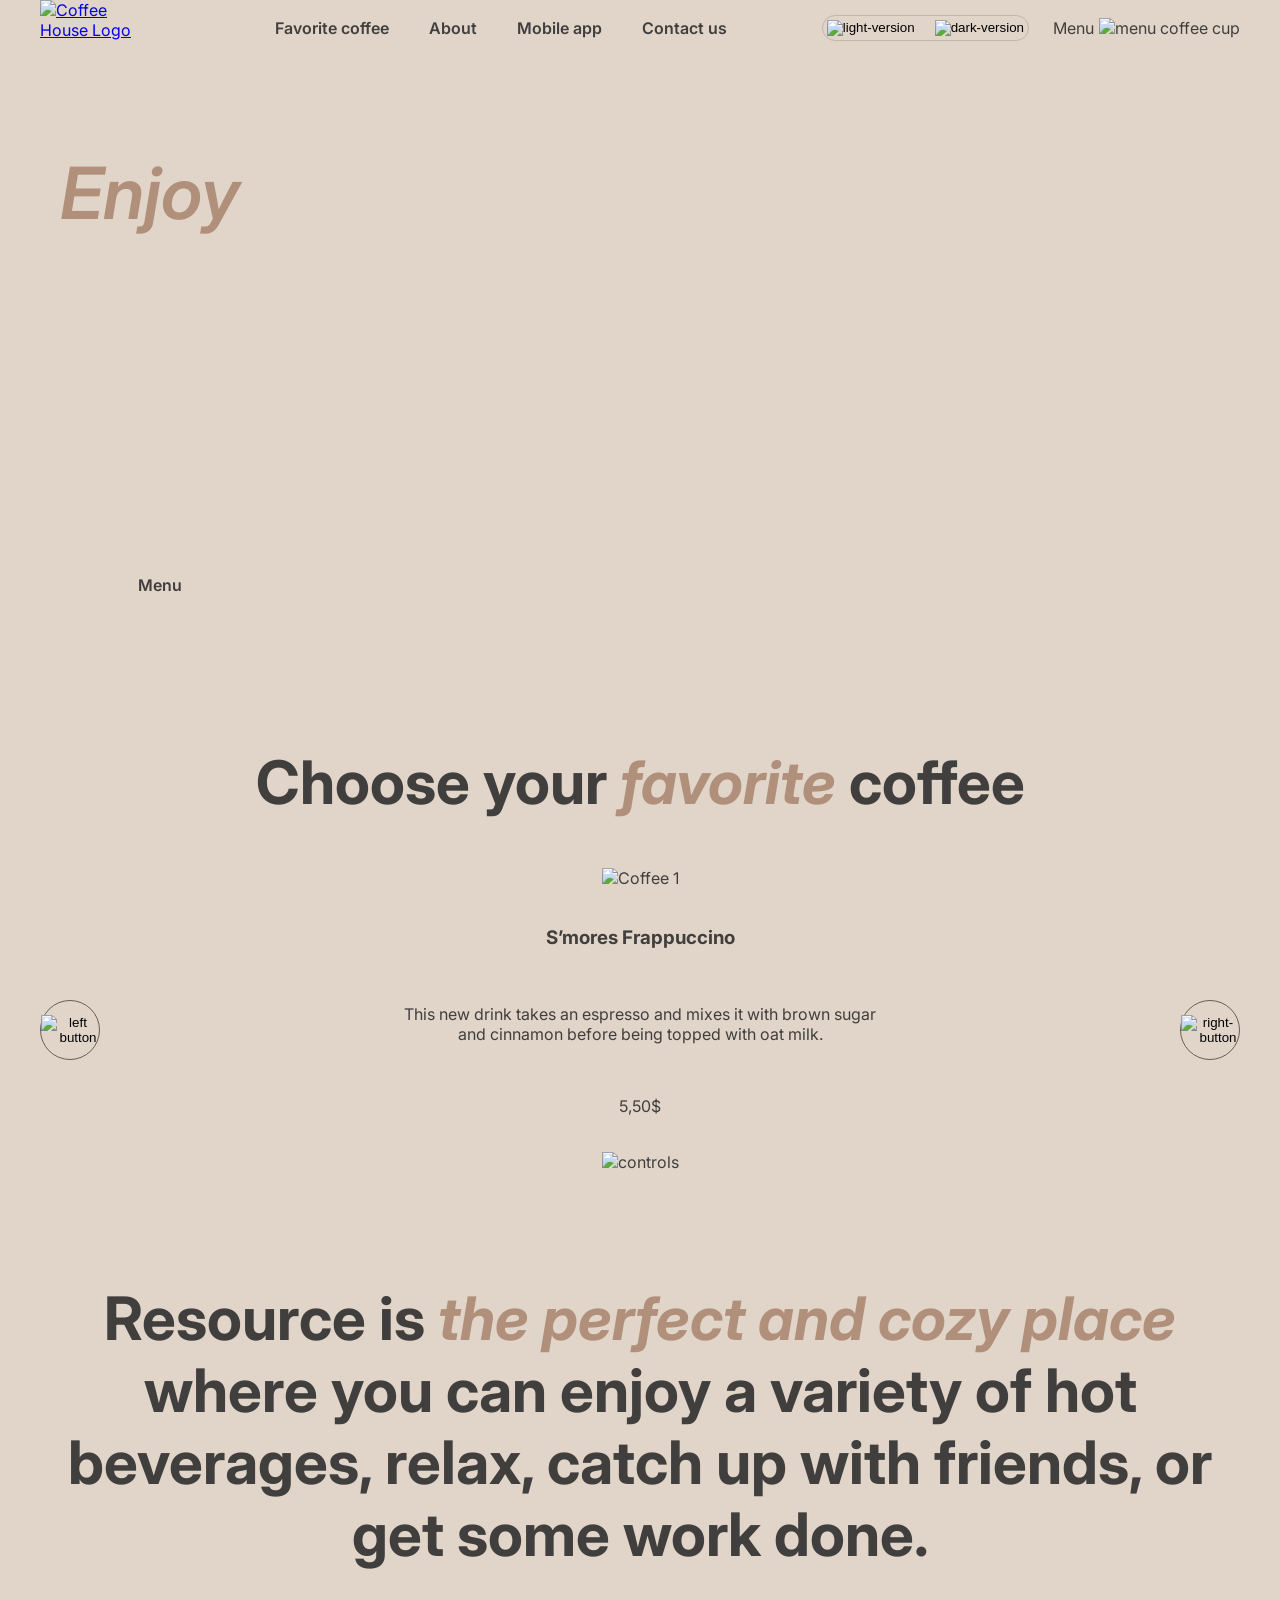
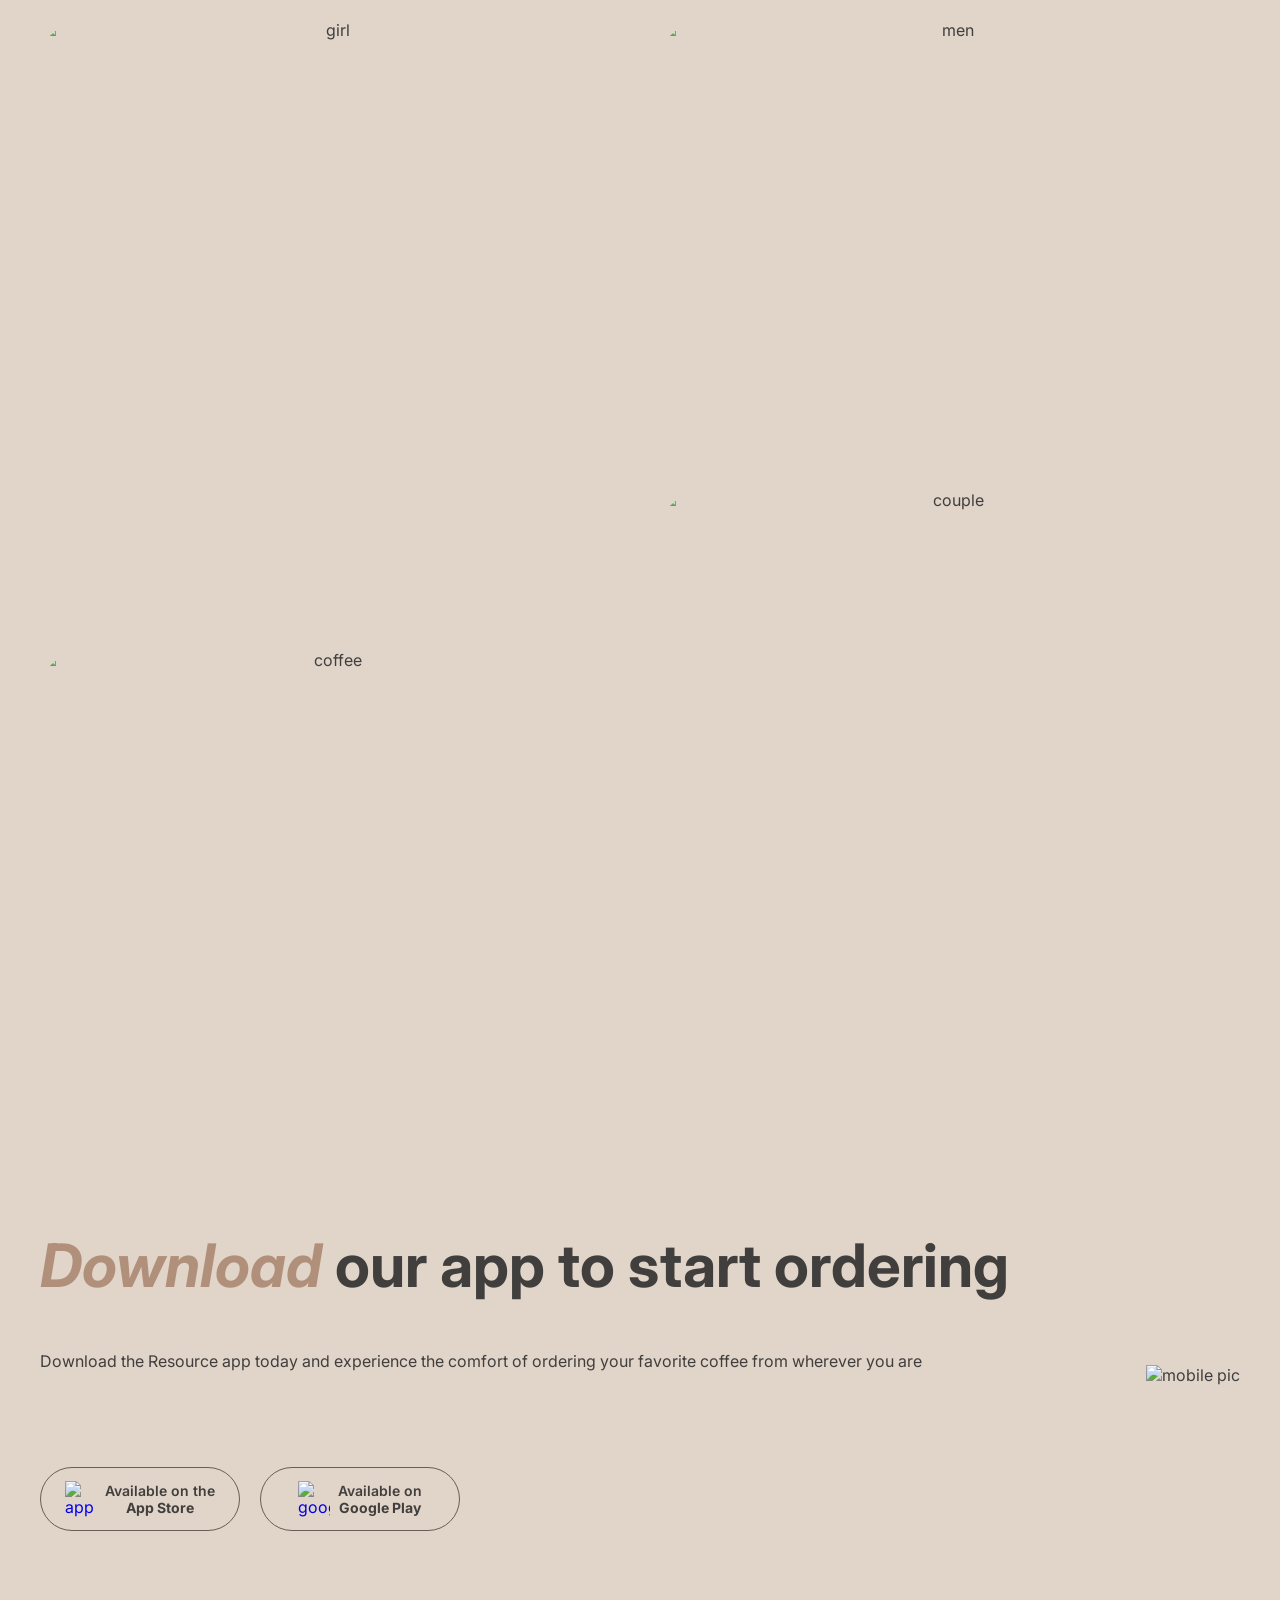
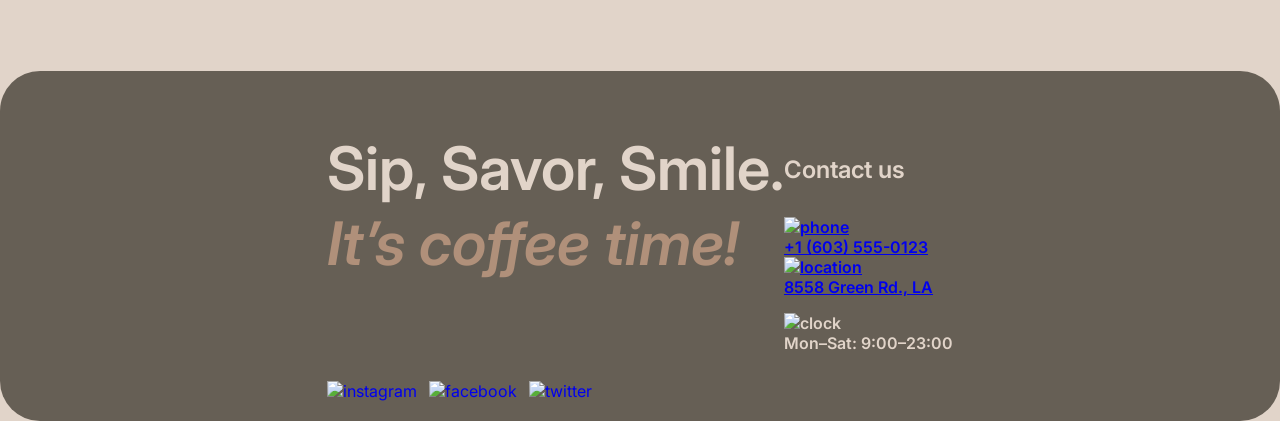
==== coffe house/index.html @ d47b9656 "feat:fix contuct section" ====
<!DOCTYPE html>
<html lang="en">
<head>
    <meta charset="UTF-8">
    <meta name="viewport" content="width=device-width, initial-scale=1.0">
    <link rel="icon" type="image/png" sizes="32x32" href="favicon-32x32.png">
    <title>Coffee House</title>
<link rel="preconnect" href="https://fonts.googleapis.com">
<link rel="preconnect" href="https://fonts.gstatic.com" crossorigin>
<link href="https://fonts.googleapis.com/css2?family=Inter:ital,opsz,wght@0,14..32,100..900;1,14..32,100..900&display=swap" rel="stylesheet">
<link rel="stylesheet" href="shared.css">
<link rel="stylesheet" href="style.css">

</head>
<body>
    <header class="header">
        <div class="container header-container">
            <a href="#" class="logo">
                    <img src="logo.svg" alt="Coffee House Logo">
                </a>
                <nav class="main-nav">
                    <ul class="menu-list">
                        <li class="menu-name">
                            <a class="menu-link" href="index.html#favorite-coffee">
                            Favorite coffee
                            </a>
                        </li>
                        <li class="menu-name">
                            <a class="menu-link" href="index.html#about">
                            About
                            </a>
                        </li>
                        <li class="menu-name">
                            <a class="menu-link" href="index.html#mobile-app">
                            Mobile app
                            </a>
                        </li>
                        <li class="menu-name">
                            <a class="menu-link" href="index.html#contact-us">
                            Contact us
                            </a>
                        </li>
                        </ul>
                </nav>
                <div class="header-actions">
                    <button class="burger-button" aria-label="Open menu">
                            <span class="burger-line"></span>
                            <span class="burger-line"></span>
                        </button>
                    <button class="button-switch" aria-label="theme-switch">
                            <img src="Light.svg" alt="light-version">
                            <img src="Moon.svg" alt="dark-version">
                        </button>
                        <a href="menu.html" class="right-menu">
                            <span>Menu</span>
                            <img src="coffee-cup.svg" alt="menu coffee cup">
                        </a>
                        </div>
                        </div>
                    </header>
                    <main>
                <section class="hero">
                    <div class="container hero-container">
                    <video class="hero-video" autoplay muted loop playsinline>
                        <source src="video.mp4" type="video/mp4">
                    </video>
                    <div class="hero-content">
                    <h1><span>Enjoy</span> premium coffee at our charming cafe</h1>
                    <p class="hero-text">With its inviting atmosphere and delicious coffee options, the Coffee House Resource is a popular destination for coffee lovers and those seeking a warm and inviting space to enjoy their favorite beverage.</p>
                    <a href="menu.html" class="hero-button">Menu</a>
                       </div>
                    </div>
                </section>
            <section id="favorite-coffee">
                <div class="container favCoffee-container">
                <h2>Choose your <span>favorite</span> coffee</h2>
                    <div class="slider-container">
                        <button class="button-left" aria-label="Back">
                            <img src="arrow-left.svg" alt="left button">
                        </button>
                        <div class="slide-1"><img src="coffee-slider-1.svg" alt="Coffee 1">
                            <h3>S’mores Frappuccino</h3>
                            <p class="text-comment">This new drink takes an espresso and mixes it with brown sugar and cinnamon before being topped with oat milk.</p>
                            <p class="text-comment">5,50$</p>
                            <img src="controls.svg" alt="controls">
                         </div>
                        <button class="button-right" aria-label="Next">
                            <img src="arrow-right.svg" alt="right-button">
                        </button>
                         </div>
                         </div>
            </section>
            <section id="about">
                <div class="container about-container">
                <h2>Resource is <span>the perfect and cozy place</span> where you can enjoy a variety of hot beverages, relax, catch up with friends, or get some work done.</h2>
                <div class="columns">
                <div class="left-column">
                        <img src="about-1.jpg" alt="girl">
                        <img src="about-2.jpg" alt="coffee">
                    </div>
                    <div class="right-column">
                        <img src="about-3.jpg" alt="men">
                        <img src="about-4.jpg" alt="couple">
                    </div>
                    </div>
                </div>
            </section>
            <section id="mobile-app">
                <div class="container mobile-container">
                    <div class="mobile-content">
                    <div class="mobile-text">
                        <h2><span>Download</span> our app to start ordering</h2>
                        <p>Download the Resource app today and experience the comfort of ordering your favorite coffee from wherever you are</p>
                        </div>
                        <div class="app-tab">
                            <a href="https://www.apple.com/app-store/" class="app-button" aria-label="App store" target="_blank" rel="noopener noreferrer">
                                 <span class="tab-icon">
                                <img src="Icon-apple.svg" alt="app store">
                                </span>
                                    <p class="app-name">Available on the<br>
                                    <strong>App Store</strong></p>
                            </a>
                            <a href="https://play.google.com/store/games?device=windows" class="app-button" aria-label="Google play" target="_blank" rel="noopener noreferrer">
                                <span class="tab-icon">
                                    <img src="Icon-google.svg" alt="google play">
                                    </span>
                                <p class="app-name">Available on<br>
                                <strong>Google Play</strong></p>
                            </a>
                        </div>
                        </div>
                    <div class="mobile-pic">
                        <img src="mobile-screens.svg" alt="mobile pic">
                    </div>
                </div>
            </section>
        </main>
        <footer id="contact-us">
            <div class="container footer-container">
                <div class="footer-left">
                    <h3 class="footer-heading">Sip, Savor, Smile.<span>It’s coffee time!</span></h3>
                <div class="social-media"><a href="https://www.instagram.com/" target="_blank" rel="noopener noreferrer">
                <img src="button-icon-light_inst.svg" alt="instagram"> </a>
                <a href="https://www.facebook.com/" target="_blank" rel="noopener noreferrer">
                <img src="button-icon-light_fb.svg" alt="facebook"></a>
                <a href="https://x.com/" target="_blank" rel="noopener noreferrer">
                <img src="button-icon-light_tw.svg" alt="twitter"></a></div>
            </div>
            <div class="footer-right">
                <h4>Contact us</h4>
                <div class="contacts">
                    <a href="tel:+1(603)5550123" class="contact-link">
                        <img src="phone.svg" alt="phone">+1 (603) 555-0123</a>
                    <a href="https://www.google.com/maps/search/8558+Green+Rd.,++LA/@48.5033352,-122.3374381,17z/data=!3m1!4b1?entry=ttu&g_ep=EgoyMDI2MDkxNi4wIKXMDSoASAFQAw%3D%3D" class="map" target="_blank" rel="noopener noreferrer">
                    <img src="pin-alt.svg" alt="location">
                    <span> 8558 Green Rd.,  LA</span>
                    </a>
                    <p><img src="clock.svg" alt="clock">Mon–Sat: 9:00–23:00</p>
                    </div>
            </div>
            </div>
        </footer>
    </body>
</html>
---- coffe house/shared.css ----
* {
  box-sizing: border-box;
  scroll-behavior: smooth;
  /*outline: 1px solid #403F3D;
}
/*делает прокрутку невидимой*/
html ::-webkit-scrollbar {
  display: none;
}
html, body {
  margin: 0;
  padding: 0;
  width: 100%;
  overflow-x: hidden;
  -webkit-text-size-adjust: 100%;
  background-color: #E1D4C9;
  font-family: 'Inter', sans-serif;
  color: #403F3d;
}
  img {
  max-width: 100%;
  height: auto;
  display: block;
  object-fit: cover;
}
.container{
max-width: 1360px;
width: 100%;
margin: 0 auto;
padding: 0 40px;
}
.header{
gap: 20px 0px;
}
.header-container{
display: flex;
flex-direction: row;
justify-content: space-between;
}
.logo{
display: block;
}
.logo img{
width: 100px;
height: auto;

}
.menu-list{
display:flex;
flex-direction: row;
justify-content: space-between;
align-items: center;
gap: 40px;
list-style: none;
}
.menu-name{
  font-size: 16px;
  font-weight: 600;
  line-height: 150%;

}
.menu-link {
text-decoration: none;
color: #403F3D;
}
.menu-link:hover{
  color: #B0907A;
}
.header-actions {
display: flex;
flex-direction: row;
justify-content: center;
align-items: center;
padding: 0px;
gap: 24px;
}
.burger-button{
display: none;
}
.button-switch{
display: flex;
flex-direction: row;
justify-content: center;
align-items: center;
padding: 4px;
gap: 20px;
border: 1px solid #C1B6AD;
border-radius: 100px;
background: transparent;
}
.right-menu{
display: inline-flex;
align-items: center;
gap: 5px;
text-decoration: none;
cursor: pointer;
color: #403F3D;
}
.right-menu:hover{
color: #B0907A;
}
.footer-container {
display: flex;
flex-direction: row;
justify-content: center;
align-items: center;
width: 100%;
height: auto;
background: #665F55;
border-radius: 40px;
}
.footer-left{
display: flex;
flex-direction: column;
justify-content: flex-start;
align-items: flex-start;
gap: 20px;
width: auto;
max-width: 530px;
height: auto;
}
.footer-heading {
font-family: 'Inter';
font-style: normal;
text-align: left;
font-weight: 600;
font-size: 60px;
line-height: 75px;
color: #E1D4C9;
}
.footer-heading span {
display: block;
font-style: italic;
color: #B0907A;
}
.social-media{
display: flex;
flex-direction: row;
justify-content: flex-start;
align-items: center;
padding: 0px;
gap: 12px;
width: auto;
height: 60px;

}
.social-media a{
text-decoration: none;
}
.social-media a:hover {
background-color: #C1B6AD
}
h4 {
font-family: 'Inter';
font-style: normal;
font-weight: 600;
font-size: 24px;
line-height: 125%;
color: #E1D4C9;
}
.contacts {
display: flex;
flex-direction: column;
justify-self: flex-start;
align-items: flex-start;
font-family: 'Inter';
font-style: normal;
font-weight: 600;
font-size: 16px;
text-align: start;
color: #E1D4C9;
}
---- coffe house/style.css ----
* {
  box-sizing: border-box;
  scroll-behavior: smooth;
  /*outline: 1px solid #403F3D;
}
/*делает прокрутку невидимой*/
html ::-webkit-scrollbar {
  display: none;
}
html, body {
  margin: 0;
  padding: 0;
  width: 100%;
  overflow-x: hidden;
  -webkit-text-size-adjust: 100%;
  background-color: #E1D4C9;
  font-family: 'Inter', sans-serif;
  color: #403F3d;
}
  img {
  max-width: 100%;
  height: auto;
  display: block;
  object-fit: cover;
}
.hero-container{
display: flex;
flex-direction: column;
justify-content: center;
align-items: flex-start;
align-self: stretch;
border-radius: 40px;
position: relative;
}
.hero-video{
width: 100%;
height: auto;
position: relative;
gap: 40px;
overflow: hidden;
border-radius: 40px;
z-index: 1;
}
.hero-content{
display: flex;
width: 530px;
height: auto;
flex-direction: column;
justify-content: center;
align-items: flex-start;
position: absolute;
z-index: 2;
padding: 20px;
}
h1 {
font-size: 72px;
color: #E1D4C9;
font-weight: 600;
line-height: 105%;
}
h1 span{
  font-style: italic;
  color: #B0907A;
}
.hero-text{
font-size: 16px;
font-weight: 400;
color: #E1D4C9;
}
.hero-button {
display: flex;
box-sizing: border-box;
width: 200px;
padding: 20px 78px;
justify-content: center;
align-items: center;
gap: 8px;
border-radius: 100px;
background: #E1D4C9;
font-size: 16px;
font-weight: 600;
line-height: 150%;
text-decoration: none;
color: #403f3d;
}
.hero-button:hover{
background-color: #C1B6AD
}
.favCoffee-container{
display: flex;
flex-direction: column;
align-items: center;
padding: 40px 40px;
max-width: 1360px;
height: auto;
margin: 0 auto;
}
h2 {
  font-size: 60px;
  color: #403F3D;
  text-align: center;
}
h2 span {
  font-style: italic;
  color: #B0907A;
}
.slider-container{
display: flex;
flex-direction: row;
align-items: center;
justify-content: space-between;
width: 100%;
}
.slide-1{
display: flex;
flex-direction: column;
align-items: center;
justify-content: center;
padding: 0px;
gap: 20px;
width: 480px;
max-width: 480px;
height: auto;
margin-bottom: 20px;
overflow: hidden;
text-align: center;
}
.button-left,
.button-right {
display: flex;
flex-direction: row;
justify-content: center;
align-items: center;
padding: 0px;
border: 1px solid #665F55;
border-radius: 100px;
background: transparent;
width: 60px;
height: 60px;
cursor: pointer;
}
.button-right:hover,
.button-left:hover {
background-color: #C1B6AD
}
.about-container{
text-align: center;
}
.columns {
display: grid;
grid-template-columns: repeat(2, 1fr);
gap: 40px;
width: 100%;
}
.columns img{
width: 100%;
border-radius: 40px;
}
.left-column img:first-child { height: 590px; }
.left-column img:last-child  { height: 430px; }
.right-column img:first-child { height: 430px; }
.right-column img:last-child  { height: 590px; }

.left-column,
.right-column {
display: flex;
flex-direction: column;
gap: 40px;
}
.mobile-container {
display: flex;
flex-direction: row;
justify-content: space-between;
align-items: center;
padding: 0 40px;
width: 100%;
height: auto;
gap: 40px;
margin-top: 100px;
margin-bottom: 100px;
}
.mobile-content{
display: flex;
flex-direction: column;
padding: 0px;
gap: 40px;
font-size: 16px;
font-style: normal;
text-align: justify;
}
/*.app-links {
display: flex;
flex-direction: row;
justify-content: flex-start;
}
.app-links a{
display: inline-flex;
align-items: center;
text-decoration: none;
}
.app-store,
.google-play {
box-sizing: border-box;
display: flex;
flex-direction: row;
gap: 10px;
align-items: center;
text-align: center;
text-decoration: none;
border-radius: 100px;
border: 1px solid #B0907A;
margin-left: 10px;
}
.mobile-pic{
object-fit: cover;
}*/

.app-tab img{
width: 36px;
height: 36px;
object-fit: contain;
}
.tab-icon {
display: flex;
align-items: center;
justify-content: center;
width: 32px;
height: 32px;
}
.app-tab {
display: flex;
justify-content: flex-start;
align-items: center;
gap: 20px;
width: 100%;
margin-top: 40px;
margin-bottom: 40px;
}
.app-button {
display: inline-flex;
align-items: center;
justify-content: center;
gap: 8px;
padding: 12px 20px;
width: 200px;
height: 64px;
background-color: transparent;
border: 1px solid #665F55;
text-decoration: none;
border-radius: 100px;
cursor: pointer;

}
.app-name{
color: #403F3D;
text-align: center;
font-size: 14px;
font-weight: 600;
}
























/*@media (max-width: 768px) {
  .container {
    padding-left: 20px;  /* Уменьшаем отступы по бокам, чтобы освободить место
    padding-right: 20px;
  }

  Скрываем основную навигацию
  main-nav {
    display: none !important;
  }

  /* Показываем кнопку бургер-меню
  burger-button {
    display: block;
  }

  /* Пример скрытия декоративных элементов (если это обосновано дизайном)
  decorative-mint-leaf {
    display: none;
  }
}/* Стили по умолчанию (для десктопа от 1440px и промежуточных вариантов)
main-nav {
  display: flex; /* Твоё обычное меню со ссылками
}

burger-button {
  display: none; /* На десктопе кнопка-бургер полностью скрыта
}*
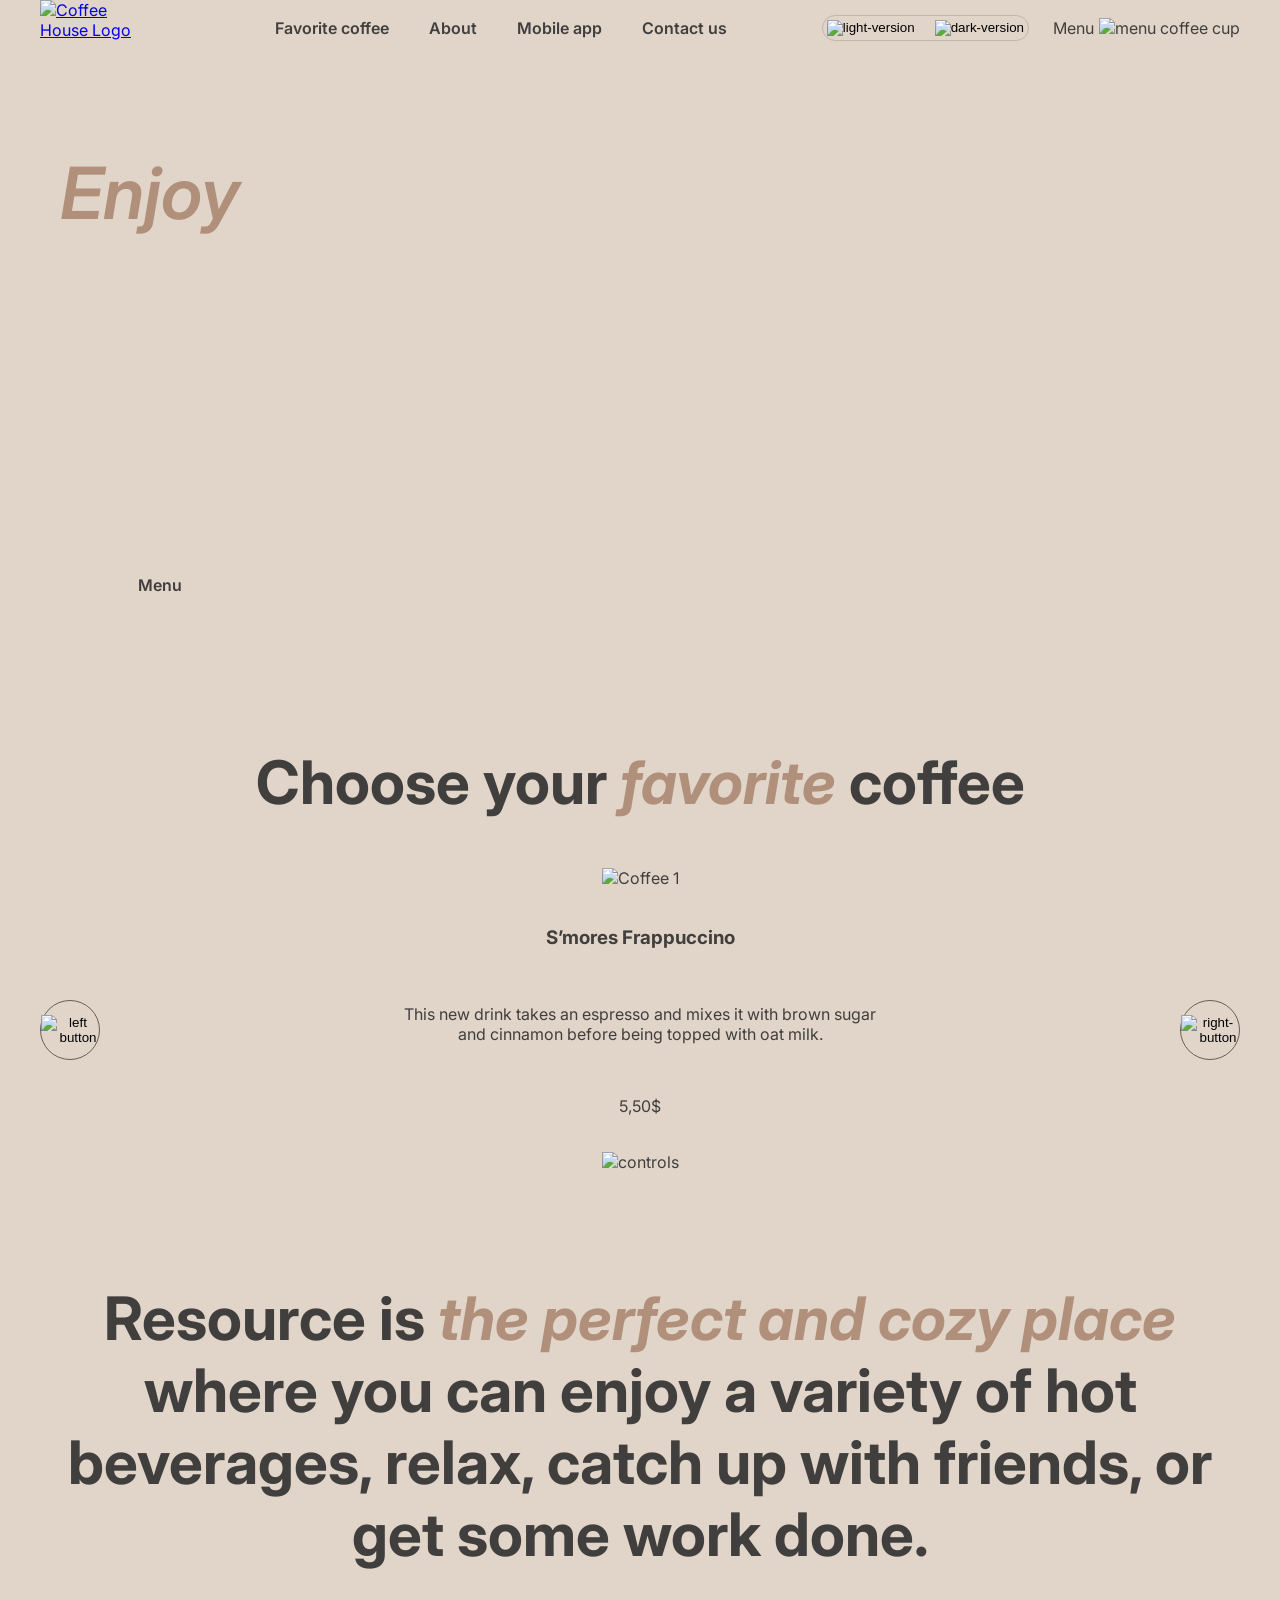
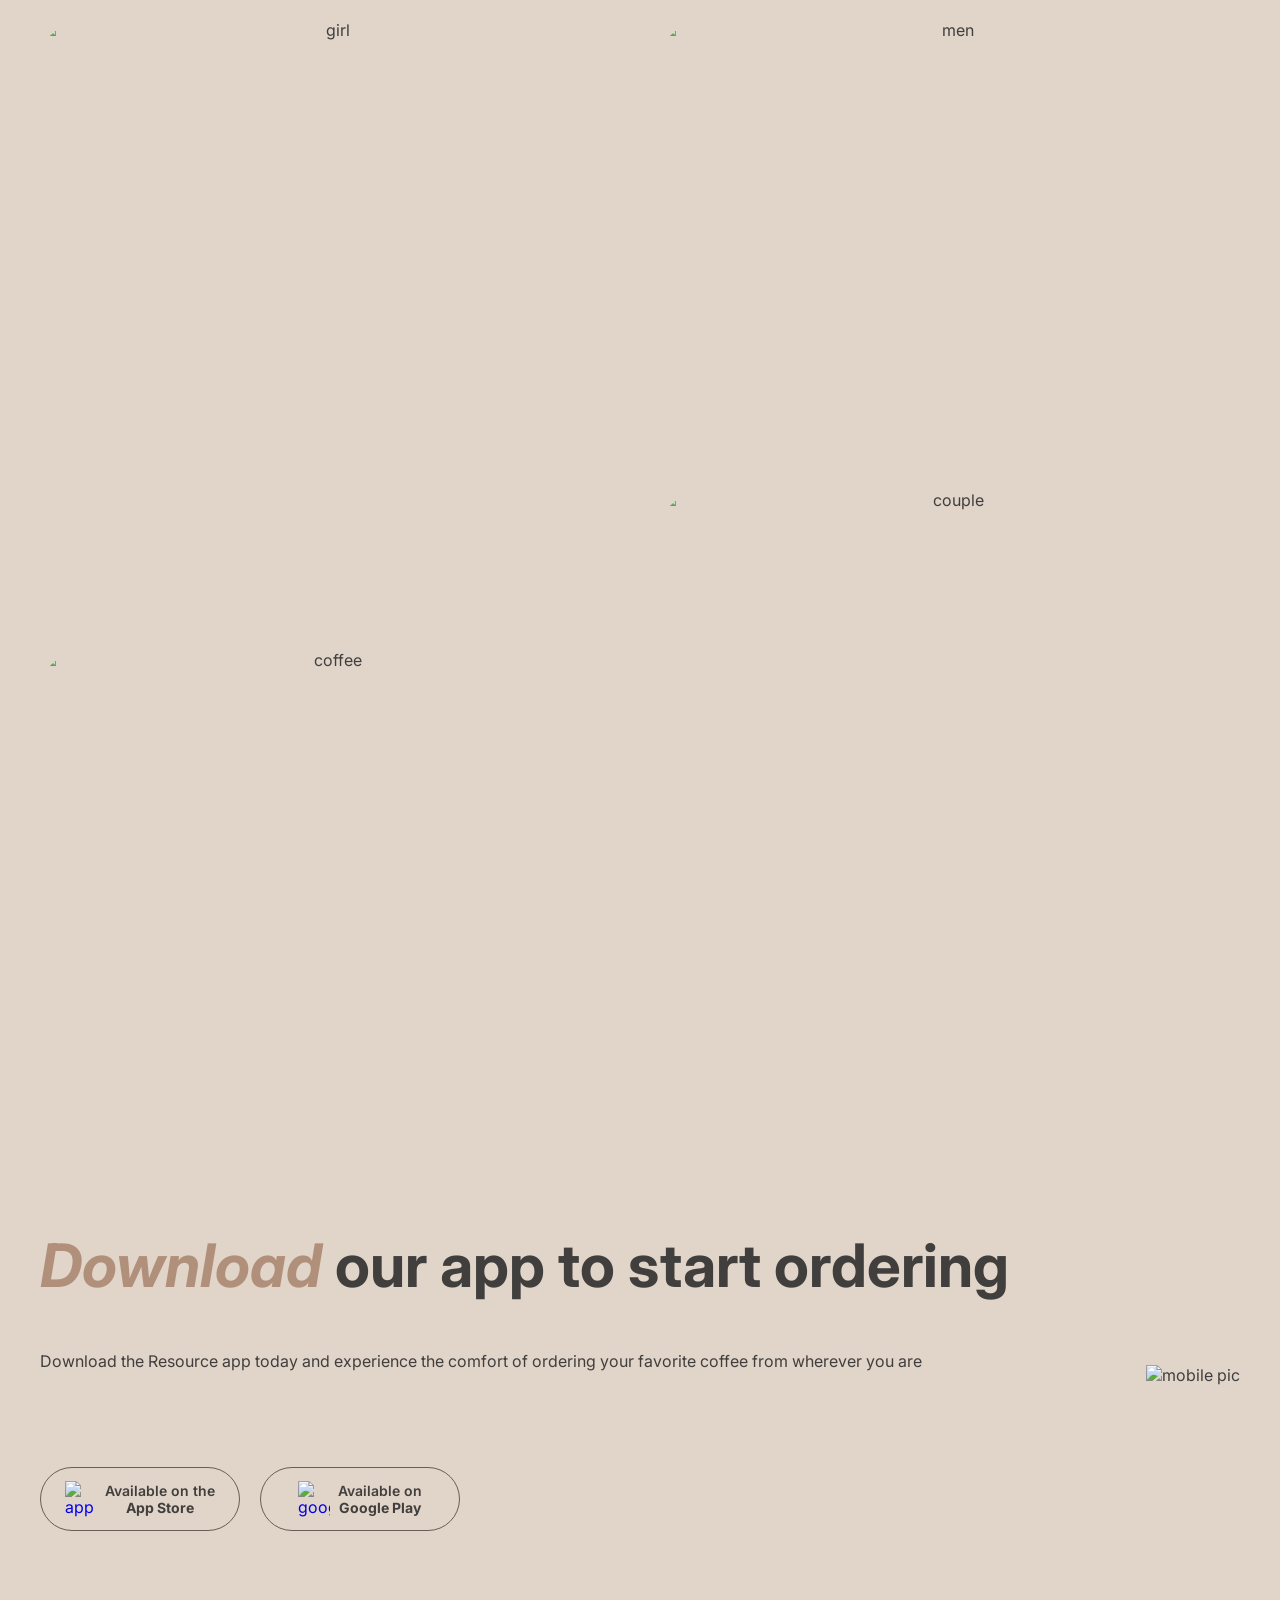
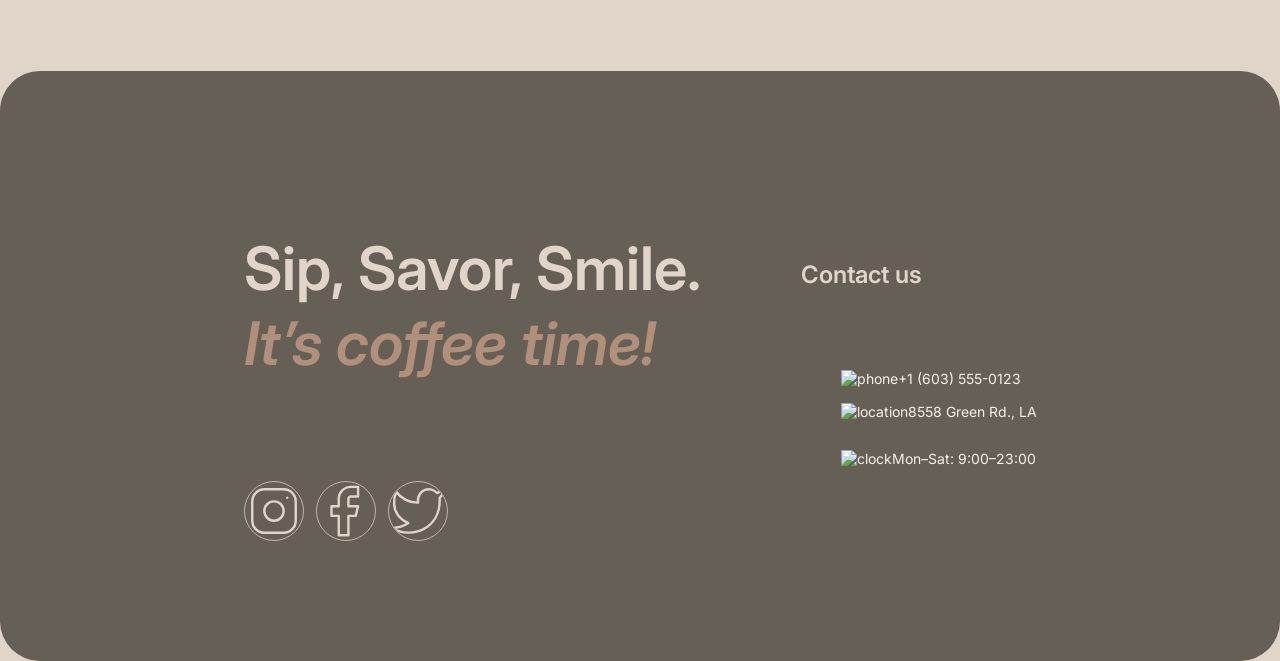
==== commit a7ce4ac9: "feat:fix fuoter" ====
--- a/coffe house/index.html
+++ b/coffe house/index.html
@@ -135,28 +135,28 @@
                 </div>
             </section>
         </main>
+
         <footer id="contact-us">
             <div class="container footer-container">
                 <div class="footer-left">
-                    <h3 class="footer-heading">Sip, Savor, Smile.<span>It’s coffee time!</span></h3>
-                <div class="social-media"><a href="https://www.instagram.com/" target="_blank" rel="noopener noreferrer">
-                <img src="button-icon-light_inst.svg" alt="instagram"> </a>
+                    <p class="footer-heading">Sip, Savor, Smile.<span>It’s coffee time!</span></p>
+                <div class="social-media">
+                    <a href="https://www.instagram.com/" target="_blank" rel="noopener noreferrer">
+                <img src="instagram.svg" alt="instagram"> </a>
                 <a href="https://www.facebook.com/" target="_blank" rel="noopener noreferrer">
-                <img src="button-icon-light_fb.svg" alt="facebook"></a>
+                <img src="facebook.svg" alt="facebook"></a>
                 <a href="https://x.com/" target="_blank" rel="noopener noreferrer">
-                <img src="button-icon-light_tw.svg" alt="twitter"></a></div>
+                <img src="twitter.svg" alt="twitter"></a></div>
             </div>
             <div class="footer-right">
-                <h4>Contact us</h4>
-                <div class="contacts">
-                    <a href="tel:+1(603)5550123" class="contact-link">
-                        <img src="phone.svg" alt="phone">+1 (603) 555-0123</a>
-                    <a href="https://www.google.com/maps/search/8558+Green+Rd.,++LA/@48.5033352,-122.3374381,17z/data=!3m1!4b1?entry=ttu&g_ep=EgoyMDI2MDkxNi4wIKXMDSoASAFQAw%3D%3D" class="map" target="_blank" rel="noopener noreferrer">
-                    <img src="pin-alt.svg" alt="location">
-                    <span> 8558 Green Rd.,  LA</span>
-                    </a>
-                    <p><img src="clock.svg" alt="clock">Mon–Sat: 9:00–23:00</p>
-                    </div>
+                <p class="footer-right-name">Contact us</p>
+                <ul class="contacts-list">
+                    <li><a href="tel:+1(603)5550123">
+                        <img src="phone.svg" alt="phone">+1 (603) 555-0123</a></li>
+                    <li><a href="https://www.google.com/maps/search/8558+Green+Rd.,++LA/@48.5033352,-122.3374381,17z/data=!3m1!4b1?entry=ttu&g_ep=EgoyMDI2MDkxNi4wIKXMDSoASAFQAw%3D%3D" class="map" target="_blank" rel="noopener noreferrer">
+                    <img src="pin-alt.svg" alt="location">8558 Green Rd., LA</a></li>
+                    <li><p><img src="clock.svg" alt="clock">Mon–Sat: 9:00–23:00</p></li>
+                    </ul>
             </div>
             </div>
         </footer>
--- a/coffe house/shared.css
+++ b/coffe house/shared.css
@@ -101,24 +101,21 @@
 }
 .footer-container {
 display: flex;
-flex-direction: row;
+padding: 100px;
 justify-content: center;
 align-items: center;
-width: 100%;
-height: auto;
+gap: 100px;
+border-radius: 40px;
 background: #665F55;
-border-radius: 40px;
 }
 .footer-left{
 display: flex;
 flex-direction: column;
-justify-content: flex-start;
+justify-content: center;
 align-items: flex-start;
-gap: 20px;
-width: auto;
-max-width: 530px;
-height: auto;
+gap: 40px;
 }
+
 .footer-heading {
 font-family: 'Inter';
 font-style: normal;
@@ -135,14 +132,15 @@
 }
 .social-media{
 display: flex;
-flex-direction: row;
-justify-content: flex-start;
 align-items: center;
-padding: 0px;
 gap: 12px;
-width: auto;
+padding-bottom: 20px;
+}
+.social-media img{
+border-radius: 100px;
+border: 1px solid #C1B6AD;
+width: 60px;
 height: 60px;
-
 }
 .social-media a{
 text-decoration: none;
@@ -150,23 +148,38 @@
 .social-media a:hover {
 background-color: #C1B6AD
 }
-h4 {
-font-family: 'Inter';
+.footer-right{
+display: flex;
+flex-direction: column;
+justify-content: center;
+align-items: flex-start;
+gap: 40px;
+}
+.footer-right-name{
+color: #E1D4C9;
+font-size: 24px;
 font-style: normal;
 font-weight: 600;
-font-size: 24px;
 line-height: 125%;
-color: #E1D4C9;
 }
-.contacts {
+.contacts-list{
 display: flex;
 flex-direction: column;
-justify-self: flex-start;
-align-items: flex-start;
-font-family: 'Inter';
-font-style: normal;
-font-weight: 600;
-font-size: 16px;
-text-align: start;
+}
+.contacts-list li{
+list-style: none;
+}
+.contacts-list li p,
+.contacts-list li a {
+display: flex;
+align-items: center;
+color: #f5f0e8;
+font-size: 14px;
+text-decoration: none;
+}
+.contacts-list{
+gap: 16px
+}
+.contacts-list a:hover{
 color: #E1D4C9;
-}
+}
--- a/coffe house/style.css
+++ b/coffe house/style.css
@@ -1,9 +1,7 @@
 * {
   box-sizing: border-box;
   scroll-behavior: smooth;
-  /*outline: 1px solid #403F3D;
-}
-/*делает прокрутку невидимой*/
+}
 html ::-webkit-scrollbar {
   display: none;
 }
@@ -188,33 +186,6 @@
 font-style: normal;
 text-align: justify;
 }
-/*.app-links {
-display: flex;
-flex-direction: row;
-justify-content: flex-start;
-}
-.app-links a{
-display: inline-flex;
-align-items: center;
-text-decoration: none;
-}
-.app-store,
-.google-play {
-box-sizing: border-box;
-display: flex;
-flex-direction: row;
-gap: 10px;
-align-items: center;
-text-align: center;
-text-decoration: none;
-border-radius: 100px;
-border: 1px solid #B0907A;
-margin-left: 10px;
-}
-.mobile-pic{
-object-fit: cover;
-}*/
-
 .app-tab img{
 width: 36px;
 height: 36px;
@@ -249,7 +220,6 @@
 text-decoration: none;
 border-radius: 100px;
 cursor: pointer;
-
 }
 .app-name{
 color: #403F3D;
@@ -257,6 +227,9 @@
 font-size: 14px;
 font-weight: 600;
 }
+.app-name:hover {
+color: #B0907A;
+}
 
 
 
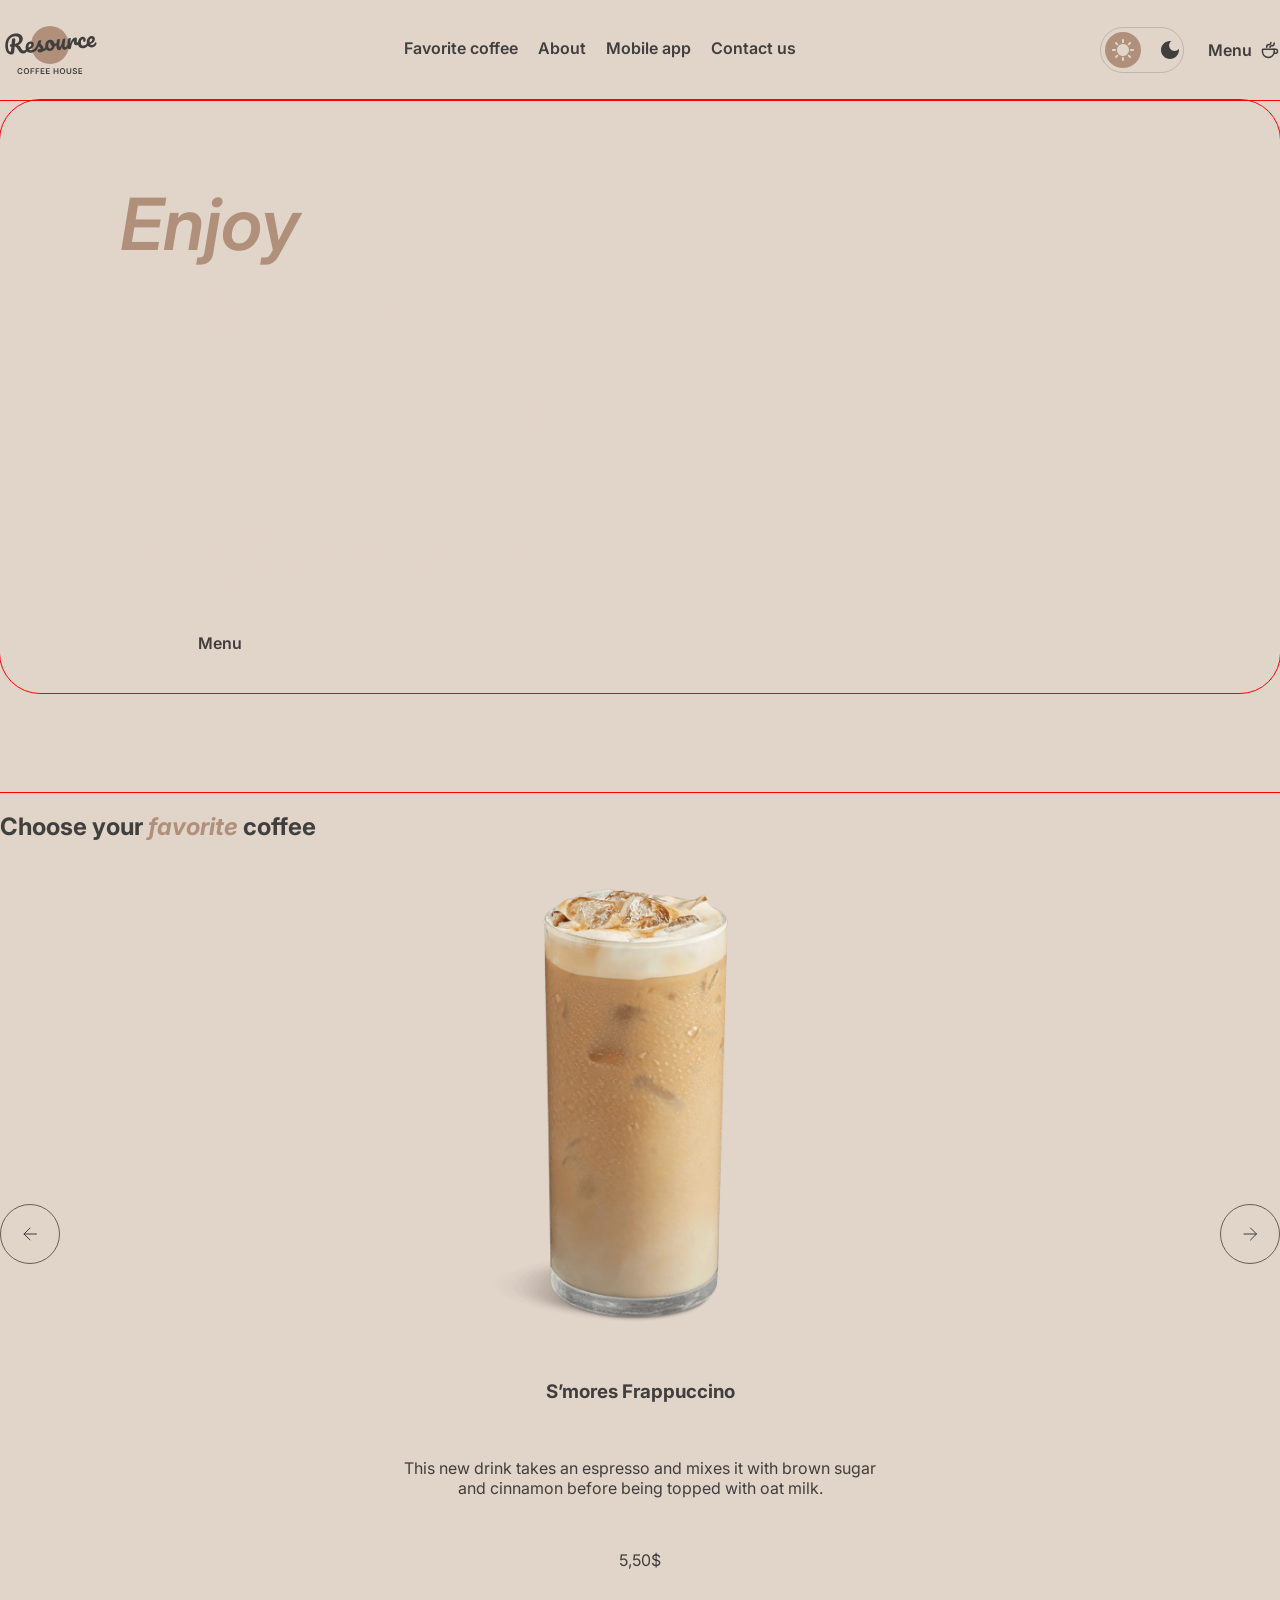
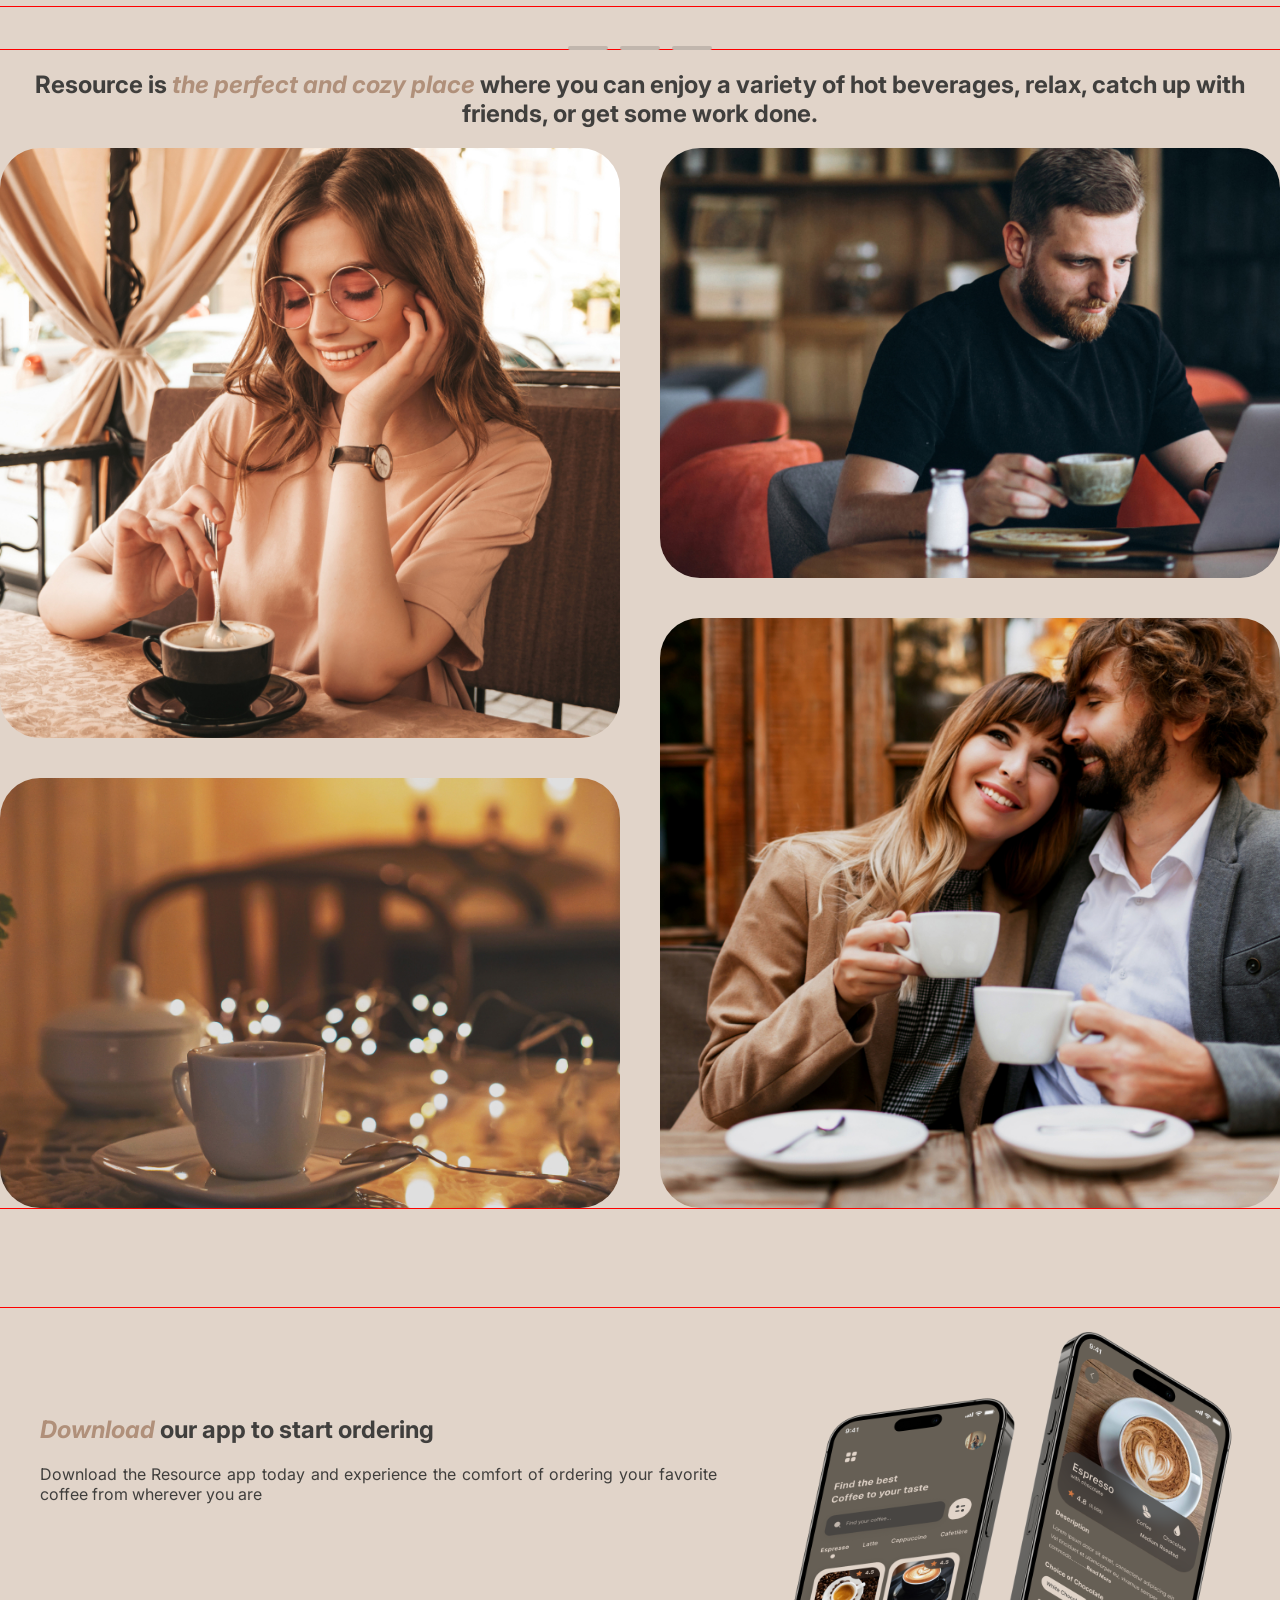
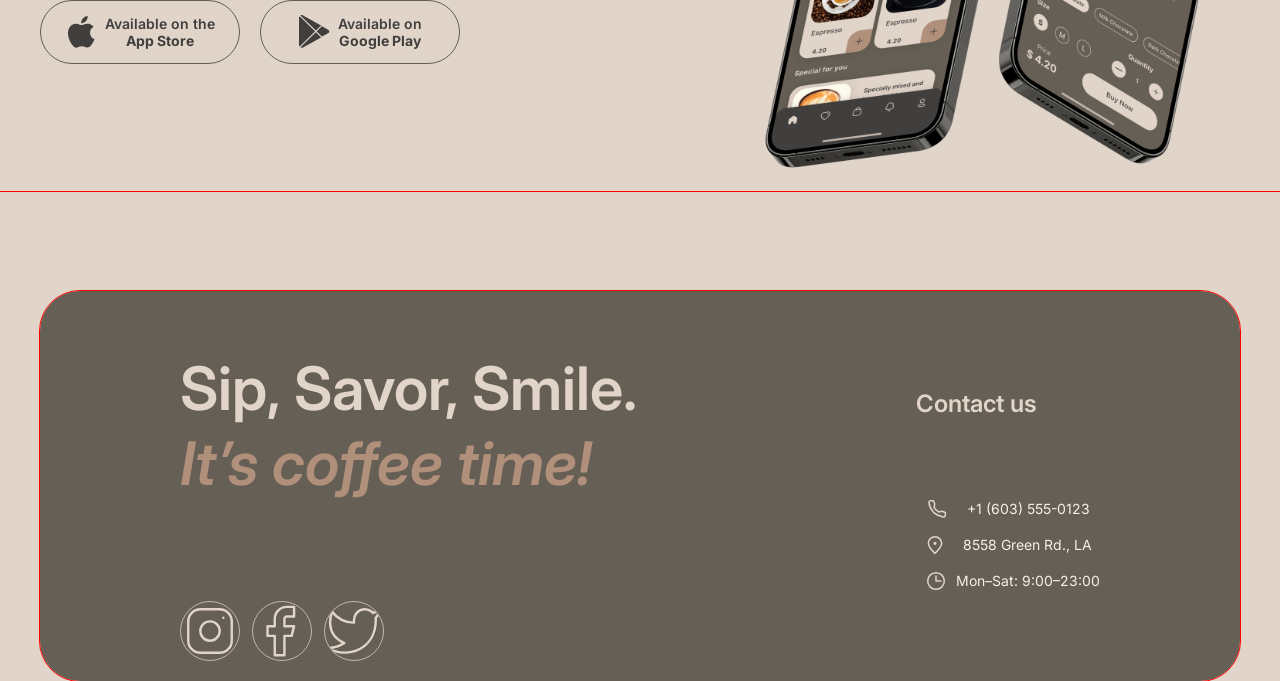
==== commit 2e77a266: "feat:fix header and menu" ====
--- a/coffe house/index.html
+++ b/coffe house/index.html
@@ -1,100 +1,147 @@
 <!DOCTYPE html>
 <html lang="en">
+
 <head>
     <meta charset="UTF-8">
     <meta name="viewport" content="width=device-width, initial-scale=1.0">
     <link rel="icon" type="image/png" sizes="32x32" href="favicon-32x32.png">
     <title>Coffee House</title>
-<link rel="preconnect" href="https://fonts.googleapis.com">
-<link rel="preconnect" href="https://fonts.gstatic.com" crossorigin>
-<link href="https://fonts.googleapis.com/css2?family=Inter:ital,opsz,wght@0,14..32,100..900;1,14..32,100..900&display=swap" rel="stylesheet">
-<link rel="stylesheet" href="shared.css">
-<link rel="stylesheet" href="style.css">
+    <link rel="preconnect" href="https://fonts.googleapis.com">
+    <link rel="preconnect" href="https://fonts.gstatic.com" crossorigin>
+    <link
+        href="https://fonts.googleapis.com/css2?family=Inter:ital,opsz,wght@0,14..32,100..900;1,14..32,100..900&display=swap"
+        rel="stylesheet">
+    <link rel="stylesheet" href="shared.css">
+    <link rel="stylesheet" href="style.css">
 
 </head>
+
 <body>
     <header class="header">
         <div class="container header-container">
             <a href="#" class="logo">
-                    <img src="logo.svg" alt="Coffee House Logo">
-                </a>
-                <nav class="main-nav">
-                    <ul class="menu-list">
-                        <li class="menu-name">
-                            <a class="menu-link" href="index.html#favorite-coffee">
+                <img src="logo.svg" alt="Coffee House Logo">
+            </a>
+            <nav class="main-nav">
+                <ul class="menu-list">
+                    <li class="menu-name">
+                        <a class="menu-link" href="index.html#favorite-coffee">
                             Favorite coffee
-                            </a>
-                        </li>
-                        <li class="menu-name">
-                            <a class="menu-link" href="index.html#about">
+                        </a>
+                    </li>
+                    <li class="menu-name">
+                        <a class="menu-link" href="index.html#about">
                             About
-                            </a>
-                        </li>
-                        <li class="menu-name">
-                            <a class="menu-link" href="index.html#mobile-app">
+                        </a>
+                    </li>
+                    <li class="menu-name">
+                        <a class="menu-link" href="index.html#mobile-app">
                             Mobile app
-                            </a>
-                        </li>
-                        <li class="menu-name">
-                            <a class="menu-link" href="index.html#contact-us">
+                        </a>
+                    </li>
+                    <li class="menu-name">
+                        <a class="menu-link" href="index.html#contact-us">
                             Contact us
-                            </a>
-                        </li>
-                        </ul>
-                </nav>
-                <div class="header-actions">
+                        </a>
+                    </li>
+                </ul>
+            </nav>
+            <div class="header-actions">
+                <button class="button-switch" aria-label="theme-switch">
+                    <img src="Light.svg" alt="light-version">
+                    <img src="Moon.svg" alt="dark-version">
+                </button>
+                <div class="menu-item">
+                    <a class="menu-link" href="menu.html">Menu
+                        <svg width="20" height="20" viewBox="0 0 20 20" fill="none" xmlns="http://www.w3.org/2000/svg">
+                            <path
+                                d="M14.167 9.76667V11.6667C14.167 14.8883 11.5553 17.5 8.33366 17.5C5.112 17.5 2.50033 14.8883 2.50033 11.6667V9.76667C2.50033 9.4353 2.76896 9.16667 3.10033 9.16667H13.567C13.8984 9.16667 14.167 9.4353 14.167 9.76667Z"
+                                stroke="#403F3D" stroke-width="1.5" stroke-linecap="round" stroke-linejoin="round" />
+                            <path
+                                d="M10.0003 7.50008C10.0003 6.66675 10.5956 5.83341 11.786 5.83341C13.101 5.83341 14.167 4.76743 14.167 3.45246V2.91675"
+                                stroke="#403F3D" stroke-width="1.5" stroke-linecap="round" stroke-linejoin="round" />
+                            <path
+                                d="M6.66634 7.5V7.08333C6.66634 5.70262 7.78563 4.58333 9.16634 4.58333C10.0868 4.58333 10.833 3.83714 10.833 2.91667V2.5"
+                                stroke="#403F3D" stroke-width="1.5" stroke-linecap="round" stroke-linejoin="round" />
+                            <path
+                                d="M13.333 9.16675H15.4163C16.5669 9.16675 17.4997 10.0995 17.4997 11.2501C17.4997 12.4007 16.5669 13.3334 15.4163 13.3334H14.1663"
+                                stroke="#403F3D" stroke-width="1.5" stroke-linecap="round" stroke-linejoin="round" />
+                        </svg>
+                    </a>
                     <button class="burger-button" aria-label="Open menu">
-                            <span class="burger-line"></span>
-                            <span class="burger-line"></span>
-                        </button>
-                    <button class="button-switch" aria-label="theme-switch">
-                            <img src="Light.svg" alt="light-version">
-                            <img src="Moon.svg" alt="dark-version">
-                        </button>
-                        <a href="menu.html" class="right-menu">
-                            <span>Menu</span>
-                            <img src="coffee-cup.svg" alt="menu coffee cup">
-                        </a>
-                        </div>
-                        </div>
-                    </header>
-                    <main>
-                <section class="hero">
-                    <div class="container hero-container">
-                    <video class="hero-video" autoplay muted loop playsinline>
+                        <span class="burger-line"></span>
+                        <span class="burger-line"></span>
+                    </button>
+                </div>
+            </div>
+    </header>
+    <main>
+        <section class="hero">
+            <div class="container hero-container">
+                <div class="hero-video">
+                    <video class="video " autoplay muted loop playsinline>
                         <source src="video.mp4" type="video/mp4">
                     </video>
-                    <div class="hero-content">
+                </div>
+                <div class="hero-content">
                     <h1><span>Enjoy</span> premium coffee at our charming cafe</h1>
-                    <p class="hero-text">With its inviting atmosphere and delicious coffee options, the Coffee House Resource is a popular destination for coffee lovers and those seeking a warm and inviting space to enjoy their favorite beverage.</p>
-                    <a href="menu.html" class="hero-button">Menu</a>
-                       </div>
-                    </div>
-                </section>
-            <section id="favorite-coffee">
-                <div class="container favCoffee-container">
+                    <p class="hero-text">With its inviting atmosphere and delicious coffee options, the Coffee House
+                        Resource is a popular destination for coffee lovers and those seeking a warm and inviting space
+                        to enjoy their favorite beverage.</p>
+                    <a href="menu.html" class="hero-button">Menu
+                        <svg width="20" height="20" viewBox="0 0 20 20" fill="none" xmlns="http://www.w3.org/2000/svg">
+                            <path
+                                d="M14.166 9.76667V11.6667C14.166 14.8883 11.5543 17.5 8.33268 17.5C5.11102 17.5 2.49935 14.8883 2.49935 11.6667V9.76667C2.49935 9.4353 2.76798 9.16667 3.09935 9.16667H13.566C13.8974 9.16667 14.166 9.4353 14.166 9.76667Z"
+                                stroke="#403F3D" stroke-width="1.5" stroke-linecap="round" stroke-linejoin="round" />
+                            <path
+                                d="M9.99935 7.49996C9.99935 6.66663 10.5946 5.83329 11.7851 5.83329C13.1 5.83329 14.166 4.7673 14.166 3.45234V2.91663"
+                                stroke="#403F3D" stroke-width="1.5" stroke-linecap="round" stroke-linejoin="round" />
+                            <path
+                                d="M6.66732 7.5V7.08333C6.66732 5.70262 7.78661 4.58333 9.16732 4.58333C10.0878 4.58333 10.834 3.83714 10.834 2.91667V2.5"
+                                stroke="#403F3D" stroke-width="1.5" stroke-linecap="round" stroke-linejoin="round" />
+                            <path
+                                d="M13.334 9.16663H15.4173C16.5679 9.16663 17.5007 10.0994 17.5007 11.25C17.5007 12.4006 16.5679 13.3333 15.4173 13.3333H14.1673"
+                                stroke="#403F3D" stroke-width="1.5" stroke-linecap="round" stroke-linejoin="round" />
+                        </svg>
+                    </a>
+                </div>
+        </section>
+        <section id="favorite-coffee">
+            <div class="container favCoffee-container">
                 <h2>Choose your <span>favorite</span> coffee</h2>
-                    <div class="slider-container">
-                        <button class="button-left" aria-label="Back">
-                            <img src="arrow-left.svg" alt="left button">
-                        </button>
-                        <div class="slide-1"><img src="coffee-slider-1.svg" alt="Coffee 1">
-                            <h3>S’mores Frappuccino</h3>
-                            <p class="text-comment">This new drink takes an espresso and mixes it with brown sugar and cinnamon before being topped with oat milk.</p>
-                            <p class="text-comment">5,50$</p>
-                            <img src="controls.svg" alt="controls">
-                         </div>
-                        <button class="button-right" aria-label="Next">
-                            <img src="arrow-right.svg" alt="right-button">
-                        </button>
-                         </div>
-                         </div>
-            </section>
-            <section id="about">
-                <div class="container about-container">
-                <h2>Resource is <span>the perfect and cozy place</span> where you can enjoy a variety of hot beverages, relax, catch up with friends, or get some work done.</h2>
+                <div class="slider-container">
+                    <button class="button-left" aria-label="Back">
+                        <img src="arrow-left.svg" alt="left button">
+                    </button>
+                    <div class="slide-1"><img src="coffee-slider-1.svg" alt="Coffee 1">
+                        <h3>S’mores Frappuccino</h3>
+                        <p class="text-comment">This new drink takes an espresso and mixes it with brown sugar and
+                            cinnamon before being topped with oat milk.</p>
+                        <p class="text-comment">5,50$</p>
+                    </div>
+                    <button class="button-right" aria-label="Next">
+                        <img src="arrow-right.svg" alt="right-button">
+                    </button>
+                </div>
+            </div>
+            <div class="slider-controls">
+                <div class="controls-item is-active">
+                    <span class="controls-progress"></span>
+                </div>
+                <div class="controls-item">
+                    <span class="controls-progress"></span>
+                </div>
+                <div class="controls-item">
+                    <span class="controls-progress"></span>
+                </div>
+            </div>
+        </section>
+        <section id="about">
+            <div class="container about-container">
+                <h2>Resource is <span>the perfect and cozy place</span> where you can enjoy a variety of hot beverages,
+                    relax, catch up with friends, or get some work done.</h2>
                 <div class="columns">
-                <div class="left-column">
+                    <div class="left-column">
                         <img src="about-1.jpg" alt="girl">
                         <img src="about-2.jpg" alt="coffee">
                     </div>
@@ -102,63 +149,98 @@
                         <img src="about-3.jpg" alt="men">
                         <img src="about-4.jpg" alt="couple">
                     </div>
-                    </div>
-                </div>
-            </section>
-            <section id="mobile-app">
-                <div class="container mobile-container">
-                    <div class="mobile-content">
+                </div>
+            </div>
+        </section>
+        <section id="mobile-app">
+            <div class="container mobile-container">
+                <div class="mobile-content">
                     <div class="mobile-text">
                         <h2><span>Download</span> our app to start ordering</h2>
-                        <p>Download the Resource app today and experience the comfort of ordering your favorite coffee from wherever you are</p>
-                        </div>
-                        <div class="app-tab">
-                            <a href="https://www.apple.com/app-store/" class="app-button" aria-label="App store" target="_blank" rel="noopener noreferrer">
-                                 <span class="tab-icon">
-                                <img src="Icon-apple.svg" alt="app store">
-                                </span>
-                                    <p class="app-name">Available on the<br>
-                                    <strong>App Store</strong></p>
-                            </a>
-                            <a href="https://play.google.com/store/games?device=windows" class="app-button" aria-label="Google play" target="_blank" rel="noopener noreferrer">
-                                <span class="tab-icon">
-                                    <img src="Icon-google.svg" alt="google play">
-                                    </span>
-                                <p class="app-name">Available on<br>
-                                <strong>Google Play</strong></p>
-                            </a>
-                        </div>
-                        </div>
-                    <div class="mobile-pic">
-                        <img src="mobile-screens.svg" alt="mobile pic">
-                    </div>
-                </div>
-            </section>
-        </main>
-
-        <footer id="contact-us">
-            <div class="container footer-container">
-                <div class="footer-left">
-                    <p class="footer-heading">Sip, Savor, Smile.<span>It’s coffee time!</span></p>
+                        <p>Download the Resource app today and experience the comfort of ordering your favorite coffee
+                            from wherever you are</p>
+                    </div>
+                    <div class="app-tab">
+                        <a href="https://www.apple.com/app-store/" class="app-button" aria-label="App store"
+                            target="_blank" rel="noopener noreferrer">
+                            <span class="tab-icon">
+                                <svg width="27" height="32" viewBox="0 0 27 32" fill="none"
+                                    xmlns="http://www.w3.org/2000/svg">
+                                    <path
+                                        d="M22.0578 16.8306C22.021 12.8323 25.4156 10.8871 25.5708 10.7966C23.6483 8.06361 20.6684 7.69021 19.6213 7.66043C17.1185 7.40364 14.6909 9.12057 13.4159 9.12057C12.1156 9.12057 10.1523 7.68524 8.03638 7.72742C5.31352 7.76836 2.76624 9.30541 1.36919 11.6922C-1.51399 16.5589 0.636305 23.7107 3.39861 27.6446C4.7804 29.5711 6.39503 31.7223 8.50843 31.6466C10.576 31.5635 11.3483 30.3614 13.8435 30.3614C16.3157 30.3614 17.0409 31.6466 19.1963 31.5982C21.4153 31.5635 22.8124 29.6629 24.1458 27.719C25.7426 25.5108 26.3839 23.3361 26.4093 23.2245C26.3572 23.2071 22.0998 21.6229 22.0578 16.8306Z"
+                                        fill="#403F3D" />
+                                    <path
+                                        d="M17.9863 5.07263C19.0983 3.71671 19.8592 1.872 19.648 0C18.0384 0.0694711 16.0256 1.08549 14.8664 2.41164C13.8409 3.58025 12.9248 5.49566 13.1615 7.29695C14.9695 7.42845 16.8259 6.40747 17.9863 5.07263Z"
+                                        fill="#403F3D" />
+                                </svg>
+
+                            </span>
+                            <p class="app-name">Available on the<br>
+                                <strong>App Store</strong>
+                            </p>
+                        </a>
+                        <a href="https://play.google.com/store/games?device=windows" class="app-button"
+                            aria-label="Google play" target="_blank" rel="noopener noreferrer">
+                            <span class="tab-icon">
+                                <svg width="31" height="33" viewBox="0 0 31 33" fill="none"
+                                    xmlns="http://www.w3.org/2000/svg">
+                                    <path
+                                        d="M0.572202 1.40292C0.209755 1.77285 0 2.34879 0 3.09466V29.6994C0 30.4452 0.209755 31.0212 0.572202 31.3911L0.661658 31.4723L15.9523 16.5699V16.2181L0.661658 1.31571L0.572202 1.40292Z"
+                                        fill="#403F3D" />
+                                    <path
+                                        d="M22.894 21.5399L17.8027 16.57V16.2181L22.9001 11.2481L23.0143 11.3128L29.0509 14.6617C30.7737 15.6121 30.7737 17.176 29.0509 18.1324L23.0143 21.4753L22.894 21.5399V21.5399Z"
+                                        fill="#403F3D" />
+                                    <path
+                                        d="M22.0897 22.4007L16.8781 17.3195L1.49805 32.3166C2.07025 32.903 3.00336 32.9737 4.06448 32.3872L22.0897 22.4007"
+                                        fill="#403F3D" />
+                                    <path
+                                        d="M22.0897 10.3875L4.06448 0.400992C3.00336 -0.179462 2.07025 -0.108787 1.49805 0.477683L16.8781 15.4688L22.0897 10.3875Z"
+                                        fill="#403F3D" />
+                                </svg>
+
+                            </span>
+                            <p class="app-name">Available on<br>
+                                <strong>Google Play</strong>
+                            </p>
+                        </a>
+                    </div>
+                </div>
+                <div class="mobile-pic">
+                    <img src="mobile-screens.svg" alt="mobile pic">
+                </div>
+            </div>
+        </section>
+    </main>
+
+    <footer id="contact-us">
+        <div class="container footer-container">
+            <div class="footer-left">
+                <p class="footer-heading">Sip, Savor, Smile.<span>It’s coffee time!</span></p>
                 <div class="social-media">
                     <a href="https://www.instagram.com/" target="_blank" rel="noopener noreferrer">
-                <img src="instagram.svg" alt="instagram"> </a>
-                <a href="https://www.facebook.com/" target="_blank" rel="noopener noreferrer">
-                <img src="facebook.svg" alt="facebook"></a>
-                <a href="https://x.com/" target="_blank" rel="noopener noreferrer">
-                <img src="twitter.svg" alt="twitter"></a></div>
+                        <img src="instagram.svg" alt="instagram"> </a>
+                    <a href="https://www.facebook.com/" target="_blank" rel="noopener noreferrer">
+                        <img src="facebook.svg" alt="facebook"></a>
+                    <a href="https://x.com/" target="_blank" rel="noopener noreferrer">
+                        <img src="twitter.svg" alt="twitter"></a>
+                </div>
             </div>
             <div class="footer-right">
                 <p class="footer-right-name">Contact us</p>
                 <ul class="contacts-list">
                     <li><a href="tel:+1(603)5550123">
-                        <img src="phone.svg" alt="phone">+1 (603) 555-0123</a></li>
-                    <li><a href="https://www.google.com/maps/search/8558+Green+Rd.,++LA/@48.5033352,-122.3374381,17z/data=!3m1!4b1?entry=ttu&g_ep=EgoyMDI2MDkxNi4wIKXMDSoASAFQAw%3D%3D" class="map" target="_blank" rel="noopener noreferrer">
-                    <img src="pin-alt.svg" alt="location">8558 Green Rd., LA</a></li>
-                    <li><p><img src="clock.svg" alt="clock">Mon–Sat: 9:00–23:00</p></li>
-                    </ul>
-            </div>
-            </div>
-        </footer>
-    </body>
+                            <img src="phone.svg" alt="phone">+1 (603) 555-0123</a></li>
+                    <li><a href="https://www.google.com/maps/search/8558+Green+Rd.,++LA/@48.5033352,-122.3374381,17z/data=!3m1!4b1?entry=ttu&g_ep=EgoyMDI2MDkxNi4wIKXMDSoASAFQAw%3D%3D"
+                            class="map" target="_blank" rel="noopener noreferrer">
+                            <img src="pin-alt.svg" alt="location">8558 Green Rd., LA</a></li>
+                    <li>
+                        <p><img class="clock" src="clock.svg" alt="clock">Mon–Sat: 9:00–23:00</p>
+                    </li>
+                </ul>
+            </div>
+        </div>
+    </footer>
+    <script src="script.js"></script>
+</body>
+
 </html>
--- a/coffe house/shared.css
+++ b/coffe house/shared.css
@@ -1,78 +1,99 @@
 * {
   box-sizing: border-box;
   scroll-behavior: smooth;
-  /*outline: 1px solid #403F3D;
-}
-/*делает прокрутку невидимой*/
+}
 html ::-webkit-scrollbar {
   display: none;
 }
-html, body {
-  margin: 0;
+html {
+  margin: 0 auto;
   padding: 0;
   width: 100%;
   overflow-x: hidden;
   -webkit-text-size-adjust: 100%;
   background-color: #E1D4C9;
+}
+body {
+  max-width: 1440px;
+  padding: 0;
+  width: 100%;
+  overflow-x: hidden;
   font-family: 'Inter', sans-serif;
   color: #403F3d;
+  margin: 0 auto;
 }
   img {
   max-width: 100%;
   height: auto;
   display: block;
-  object-fit: cover;
 }
 .container{
 max-width: 1360px;
 width: 100%;
+display: flex;
+flex-direction: column;
+outline: 1px solid red; /*снять*/
 margin: 0 auto;
-padding: 0 40px;
-}
-.header{
-gap: 20px 0px;
-}
+}
+
 .header-container{
 display: flex;
 flex-direction: row;
 justify-content: space-between;
+outline: 1px solid red; /*снять*/
+padding-top: 20px;
+padding-bottom: 20px;
+font-size: 16px;
+font-weight: 600;
 }
 .logo{
 display: block;
 }
 .logo img{
-width: 100px;
+max-width: 100px;
+width: 100%;
 height: auto;
-
 }
 .menu-list{
 display:flex;
 flex-direction: row;
 justify-content: space-between;
 align-items: center;
-gap: 40px;
 list-style: none;
+gap: 20px;
+padding: 0;
 }
 .menu-name{
-  font-size: 16px;
-  font-weight: 600;
-  line-height: 150%;
-
+font-size: 16px;
+font-weight: 600;
+line-height: 150%;
 }
 .menu-link {
 text-decoration: none;
 color: #403F3D;
 }
 .menu-link:hover{
-  color: #B0907A;
+  text-decoration: underline;
+  text-decoration-thickness:2px;
+  text-decoration-color:  solid #B0907A;
+  transition: 0.3s ease;
 }
 .header-actions {
 display: flex;
+align-items: center;
+gap: 24px;
+}
+.right-menu-block{
+display: flex;
 flex-direction: row;
 justify-content: center;
-align-items: center;
-padding: 0px;
-gap: 24px;
+align-self: center;
+}
+.menu-link {
+display: flex;
+align-items: center;
+gap: 8px;
+text-decoration: none;
 }
 .burger-button{
 display: none;
@@ -88,23 +109,17 @@
 border-radius: 100px;
 background: transparent;
 }
-.right-menu{
-display: inline-flex;
-align-items: center;
-gap: 5px;
-text-decoration: none;
-cursor: pointer;
-color: #403F3D;
-}
-.right-menu:hover{
-color: #B0907A;
+#contact-us{
+padding-left:40px;
+padding-right:40px;
+margin-top: 100px;
 }
 .footer-container {
 display: flex;
-padding: 100px;
-justify-content: center;
-align-items: center;
-gap: 100px;
+flex-direction: row;
+align-items: center;
+justify-content: space-around;
+width: 100%;
 border-radius: 40px;
 background: #665F55;
 }
@@ -115,7 +130,6 @@
 align-items: flex-start;
 gap: 40px;
 }
-
 .footer-heading {
 font-family: 'Inter';
 font-style: normal;
@@ -151,8 +165,6 @@
 .footer-right{
 display: flex;
 flex-direction: column;
-justify-content: center;
-align-items: flex-start;
 gap: 40px;
 }
 .footer-right-name{
@@ -165,6 +177,7 @@
 .contacts-list{
 display: flex;
 flex-direction: column;
+padding: 0;
 }
 .contacts-list li{
 list-style: none;
@@ -173,13 +186,18 @@
 .contacts-list li a {
 display: flex;
 align-items: center;
+justify-content: space-around;
 color: #f5f0e8;
 font-size: 14px;
 text-decoration: none;
+margin: 0;
+}
+.clock {
+margin:0 10px;
 }
 .contacts-list{
 gap: 16px
 }
 .contacts-list a:hover{
 color: #E1D4C9;
-}+}
--- a/coffe house/style.css
+++ b/coffe house/style.css
@@ -1,25 +1,5 @@
-* {
-  box-sizing: border-box;
-  scroll-behavior: smooth;
-}
-html ::-webkit-scrollbar {
-  display: none;
-}
-html, body {
-  margin: 0;
-  padding: 0;
-  width: 100%;
-  overflow-x: hidden;
-  -webkit-text-size-adjust: 100%;
-  background-color: #E1D4C9;
-  font-family: 'Inter', sans-serif;
-  color: #403F3d;
-}
-  img {
-  max-width: 100%;
-  height: auto;
-  display: block;
-  object-fit: cover;
+.hero {
+margin: 0;
 }
 .hero-container{
 display: flex;
@@ -27,34 +7,42 @@
 justify-content: center;
 align-items: flex-start;
 align-self: stretch;
+position: relative;
+width: 100%;
+height: auto;
+overflow: hidden;
 border-radius: 40px;
-position: relative;
+margin-bottom: 100px;
 }
 .hero-video{
-width: 100%;
-height: auto;
-position: relative;
-gap: 40px;
+position: absolute;
 overflow: hidden;
 border-radius: 40px;
 z-index: 1;
+line-height: 0;
+}
+.video{
+width: 100%;
+height: 100%;
+display: block;
+object-fit: cover;
 }
 .hero-content{
 display: flex;
-width: 530px;
+max-width: 530px;
 height: auto;
 flex-direction: column;
 justify-content: center;
 align-items: flex-start;
-position: absolute;
+position: relative;
 z-index: 2;
 padding: 20px;
+left: 100px;
 }
 h1 {
 font-size: 72px;
 color: #E1D4C9;
 font-weight: 600;
-line-height: 105%;
 }
 h1 span{
   font-style: italic;
@@ -66,29 +54,40 @@
 color: #E1D4C9;
 }
 .hero-button {
-display: flex;
-box-sizing: border-box;
-width: 200px;
+display: inline-flex;
+justify-content: center;
+align-items: center;
+gap: 8px;
 padding: 20px 78px;
-justify-content: center;
-align-items: center;
-gap: 8px;
 border-radius: 100px;
 background: #E1D4C9;
 font-size: 16px;
 font-weight: 600;
-line-height: 150%;
 text-decoration: none;
+border: none;
 color: #403f3d;
-}
-.hero-button:hover{
-background-color: #C1B6AD
-}
-.favCoffee-container{
-display: flex;
-flex-direction: column;
-align-items: center;
-padding: 40px 40px;
+cursor: pointer;
+transition: background-color 0.3s ease, transform 0/3s ease;
+}
+.hero-button svg{
+width: 0;
+height: 20px;
+opacity: 0;
+overflow: hidden;
+transition: width 0.4s cubic-bezier(0.4, 0, 0.2, 1),
+                opacity 0.3s ease,
+                transform 0.4s ease;
+transform: translateX(-10px);
+}
+.hero-button:hover svg {
+    width: 20px;
+    opacity: 1;
+    transform: translateX(0);
+}
+/* .favCoffee-container{ */
+display: flex;
+flex-direction: column;
+align-items: center;
 max-width: 1360px;
 height: auto;
 margin: 0 auto;
@@ -96,7 +95,7 @@
 h2 {
   font-size: 60px;
   color: #403F3D;
-  text-align: center;
+  text-align: justify ;
 }
 h2 span {
   font-style: italic;
@@ -141,6 +140,31 @@
 .button-left:hover {
 background-color: #C1B6AD
 }
+.slider-controls {
+  display: flex;
+  justify-content: center;
+  gap: 12px;
+  margin-top: 40px;
+}
+.controls-item {
+  width: 40px;
+  height: 4px;
+  background-color: #C1B6AD;
+  border-radius: 100px;
+  overflow: hidden;
+  position: relative;
+}
+
+.controls-progress {
+  display: block;
+  position: absolute;
+  top: 0;
+  left: 0;
+  height: 100%;
+  width: 0;
+  background-color: #403F3D;
+  border-radius: 100px;
+}
 .about-container{
 text-align: center;
 }
@@ -153,11 +177,18 @@
 .columns img{
 width: 100%;
 border-radius: 40px;
-}
+object-fit: cover;
+will-change: transform;
+}
+
 .left-column img:first-child { height: 590px; }
 .left-column img:last-child  { height: 430px; }
 .right-column img:first-child { height: 430px; }
 .right-column img:last-child  { height: 590px; }
+
+.columns:hover img {
+    transform: scale(0.9);
+}
 
 .left-column,
 .right-column {
@@ -231,54 +262,78 @@
 color: #B0907A;
 }
 
-
-
-
-
-
-
-
-
-
-
-
-
-
-
-
-
-
-
-
-
-
-
-
-/*@media (max-width: 768px) {
-  .container {
-    padding-left: 20px;  /* Уменьшаем отступы по бокам, чтобы освободить место
-    padding-right: 20px;
+/* @media (max-width: 480px) {
+    .hero .container {
+        display: flex;
+        padding: 60px 16px;
+        flex-direction: column;
+        justify-content: center;
+        align-items: flex-start;
+        align-self: stretch;
+    }
+}
+@media (max-width: 768px) {
+    .container {
+      max-width: 768px;
+      width: 100%;
+      padding: 0 40px 0 40px;
+    }
+    .main-nav {
+    display: none;
+    position: fixed;
+    top: 0;
+    right: 0;
+    width: 100%;
+    height: 100vh;
+    background: #E1D4C9;
+    z-index: 1000;
+    flex-direction: column;
+    justify-content: center;
+    align-items: center;
+    gap: 60px;
+    padding: 60px 40px;
+    transform: translateX(100%);
+    transition: transform 0.3s ease;
+    }
+    .menu-list{
+    display: flex;
+    flex-direction: column;
+    justify-content: center;
+    align-items: center;
+    gap: 60px;
+    padding: 60px 40px;
+    }
+    .main-nav.active {
+    display: flex;
+    transform: translateX(0);
   }
-
-  Скрываем основную навигацию
-  main-nav {
-    display: none !important;
-  }
-
-  /* Показываем кнопку бургер-меню
-  burger-button {
+  .main-nav a {
+        padding: 10px;
+        font-size: 20px;
+    }
+     .right-menu {
+        display: none;
+    }
+    .burger-button {
+        display: flex;
+        align-items: center;
+        justify-content: center;
+        flex-direction: column;
+        gap: 4px;
+        width: 44px;
+        height: 44px;
+        padding: 0;
+        background: transparent;
+        border: 1px solid #B1907F;
+        border-radius: 50%;
+        cursor: pointer;
+        z-index: 1001;
+    }
+    .burger-line {
     display: block;
-  }
-
-  /* Пример скрытия декоративных элементов (если это обосновано дизайном)
-  decorative-mint-leaf {
-    display: none;
-  }
-}/* Стили по умолчанию (для десктопа от 1440px и промежуточных вариантов)
-main-nav {
-  display: flex; /* Твоё обычное меню со ссылками
-}
-
-burger-button {
-  display: none; /* На десктопе кнопка-бургер полностью скрыта
-}*+    width: 16px;
+    height: 2px;
+    background-color: #403F3D;
+    transition: transform 0.3s ease;
+    }
+  }
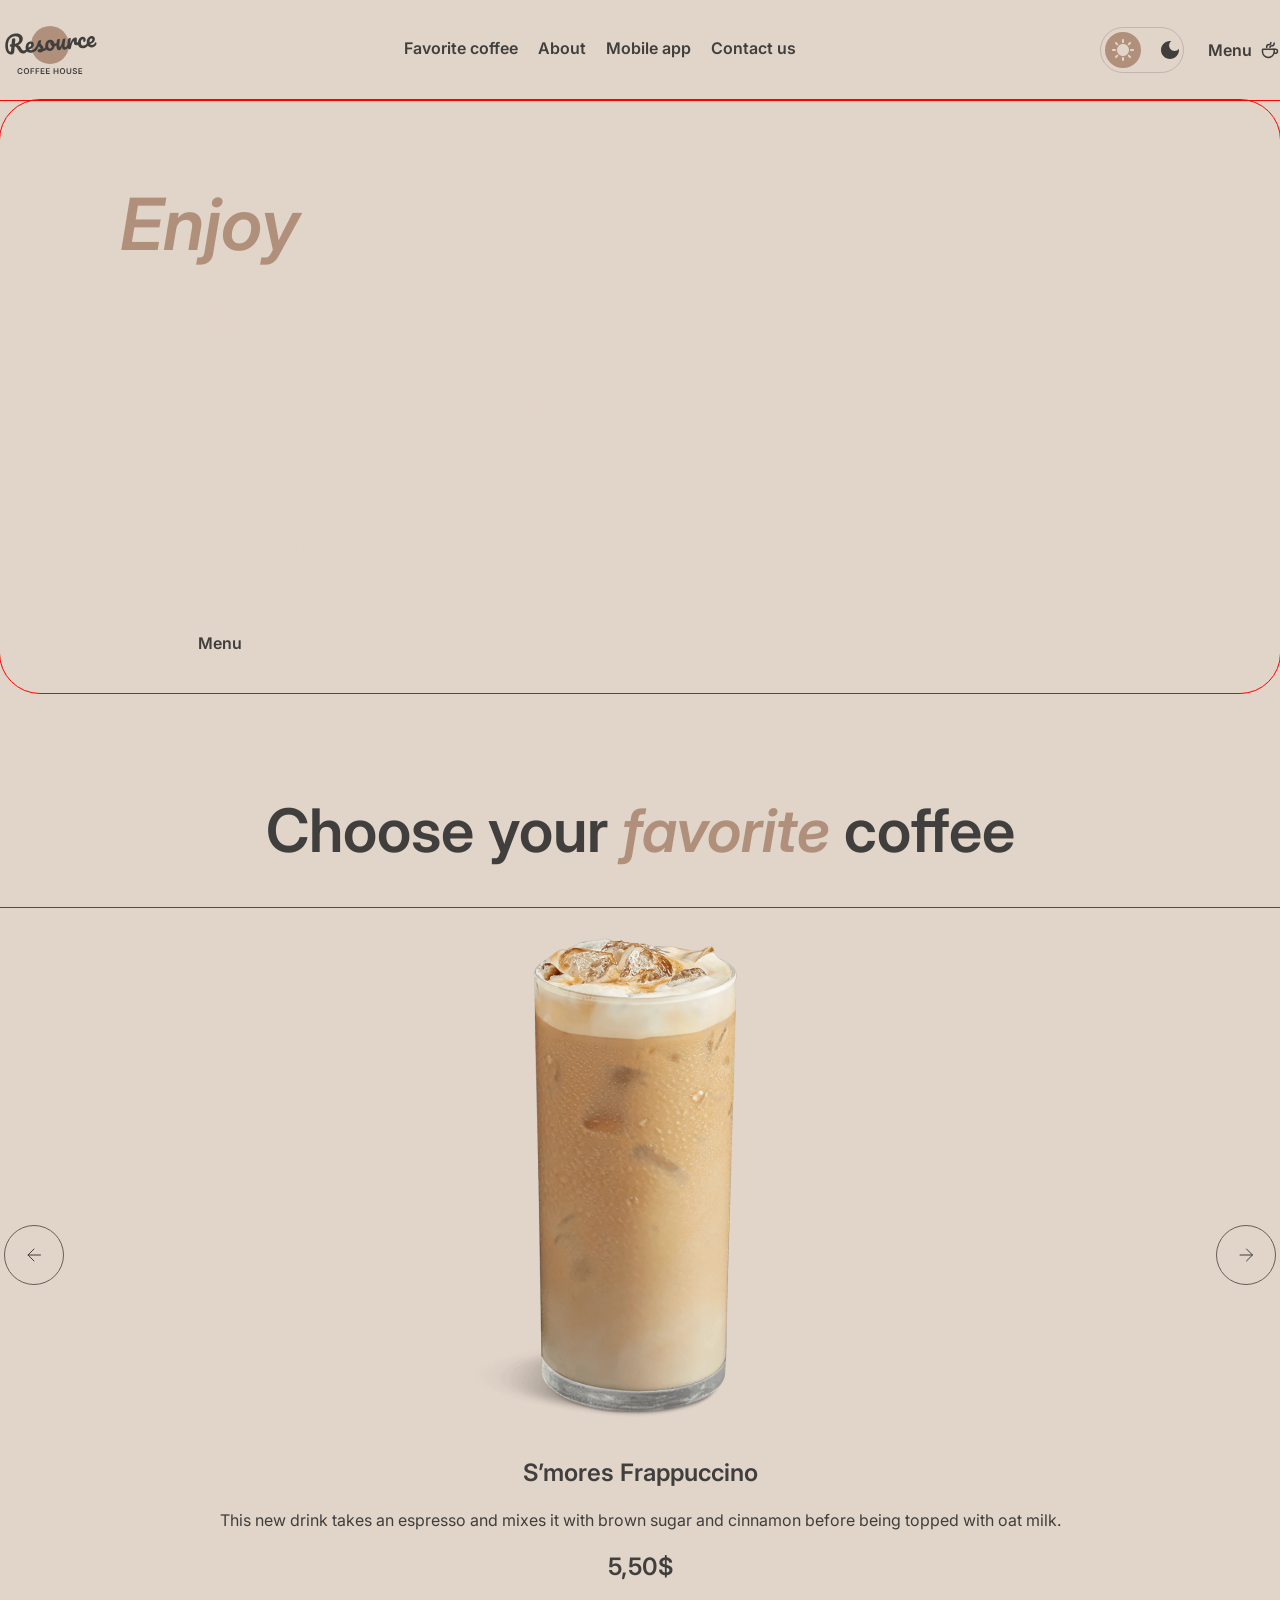
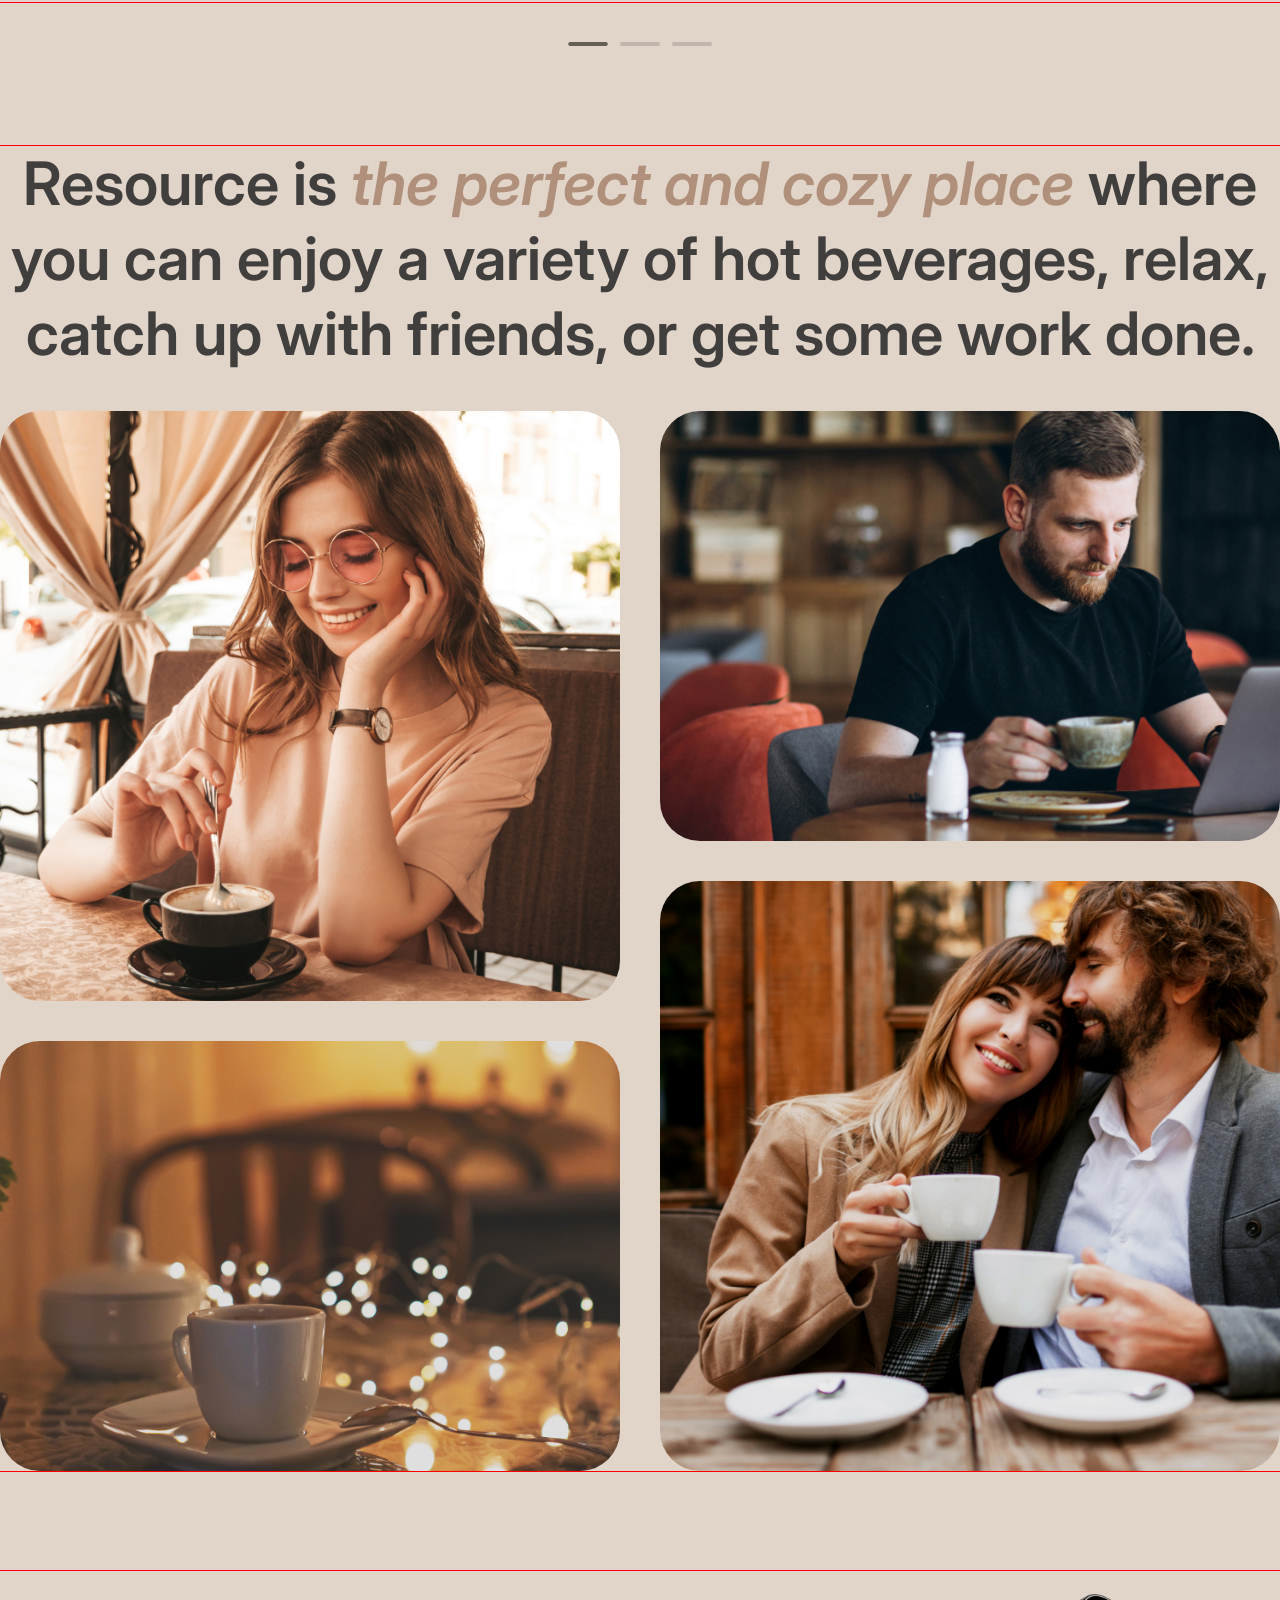
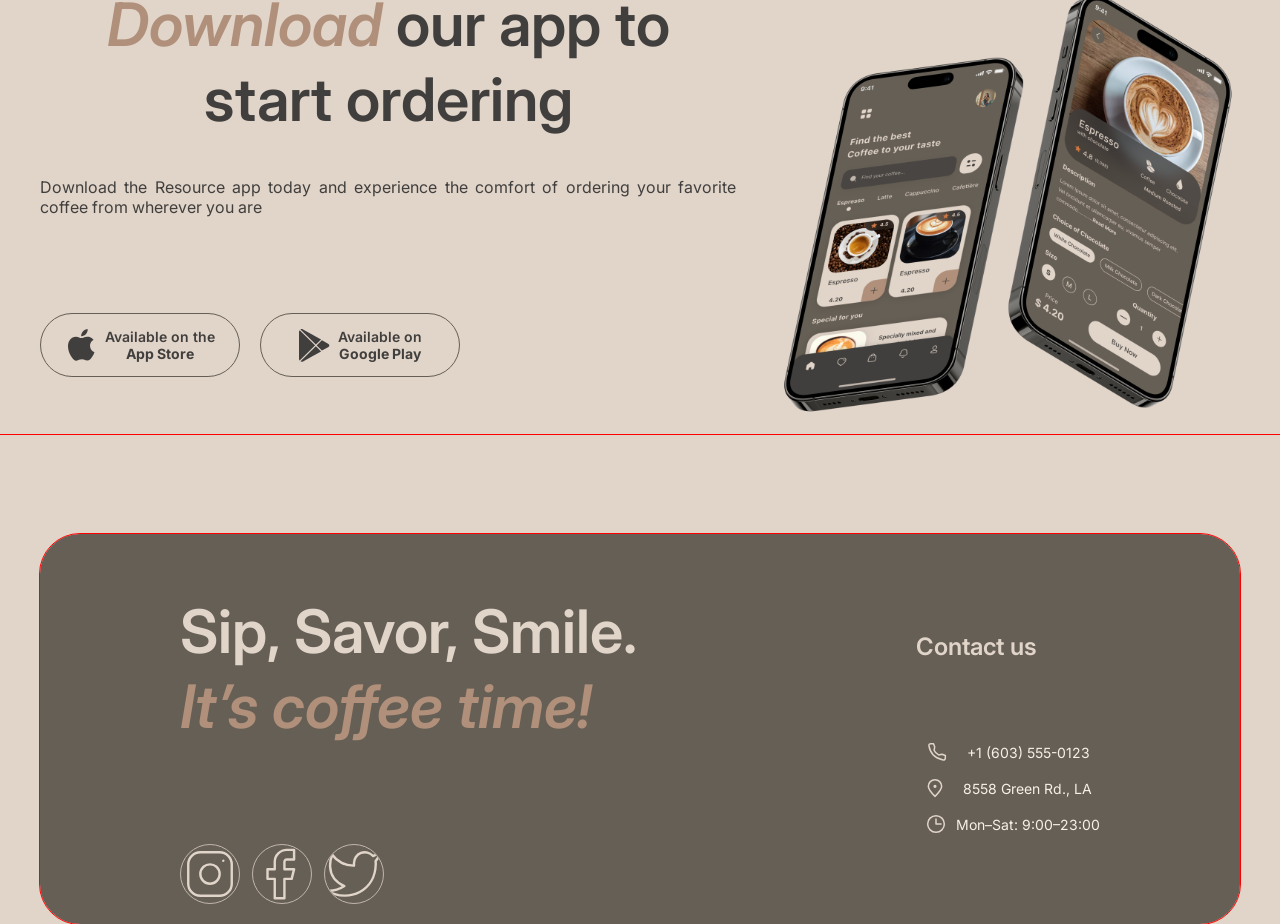
==== commit 8b893475: "feat:fix slider-container and slider" ====
--- a/coffe house/index.html
+++ b/coffe house/index.html
@@ -107,34 +107,58 @@
                 </div>
         </section>
         <section id="favorite-coffee">
-            <div class="container favCoffee-container">
+            <div class="slider-wrapper">
                 <h2>Choose your <span>favorite</span> coffee</h2>
-                <div class="slider-container">
+                <div class="container slider-container">
                     <button class="button-left" aria-label="Back">
-                        <img src="arrow-left.svg" alt="left button">
+                        <svg width="24" height="24" viewBox="0 0 24 24" fill="none" xmlns="http://www.w3.org/2000/svg">
+                            <path d="M18.5 12H6M12 18L6 12L12 6" stroke="#403F3D" stroke-linecap="round"
+                                stroke-linejoin="round" />
+                        </svg>
+
                     </button>
-                    <div class="slide-1"><img src="coffee-slider-1.svg" alt="Coffee 1">
-                        <h3>S’mores Frappuccino</h3>
-                        <p class="text-comment">This new drink takes an espresso and mixes it with brown sugar and
-                            cinnamon before being topped with oat milk.</p>
-                        <p class="text-comment">5,50$</p>
+                    <div class="slide-track">
+                        <div class="slide">
+                            <img src="coffee-slider-1.svg" alt="S’mores Frappuccino">
+                            <h3>S’mores Frappuccino</h3>
+                            <p class="text-comment">This new drink takes an espresso and mixes it with brown sugar and
+                                cinnamon before being topped with oat milk.</p>
+                            <p class="price">5,50$</p>
+                        </div>
+                        <div class="slide">
+                            <img src="coffee-slider-2.svg" alt="Caramel Macchiato">
+                            <h3>Caramel Macchiato</h3>
+                            <p class="text-comment">Fragrant and unique classic espresso with rich caramel-peanut syrup,
+                                with cream under whipped thick foam.</p>
+                            <p class="price">5,00$</p>
+                        </div>
+                        <div class="slide">
+                            <img src="coffee-slider-3.svg" alt="Ice coffee">
+                            <h3>Ice coffee</h3>
+                            <p class="text-comment">A popular summer drink that tones and invigorates. Prepared from
+                                coffee, milk and ice.</p>
+                            <p class="price">4,50$</p>
+                        </div>
                     </div>
                     <button class="button-right" aria-label="Next">
-                        <img src="arrow-right.svg" alt="right-button">
+                        <svg width="24" height="24" viewBox="0 0 24 24" fill="none" xmlns="http://www.w3.org/2000/svg">
+                            <path d="M6 12H18.5M12.5 18L18.5 12L12.5 6" stroke="#403F3D" stroke-linecap="round"
+                                stroke-linejoin="round" />
+                        </svg>
+
                     </button>
                 </div>
-            </div>
-            <div class="slider-controls">
-                <div class="controls-item is-active">
-                    <span class="controls-progress"></span>
-                </div>
-                <div class="controls-item">
-                    <span class="controls-progress"></span>
-                </div>
-                <div class="controls-item">
-                    <span class="controls-progress"></span>
-                </div>
-            </div>
+                <div class="slider-controls">
+                    <div class="controls-item is-active">
+                        <span class="controls-progress"></span>
+                    </div>
+                    <div class="controls-item">
+                        <span class="controls-progress"></span>
+                    </div>
+                    <div class="controls-item">
+                        <span class="controls-progress"></span>
+                    </div>
+                </div>
         </section>
         <section id="about">
             <div class="container about-container">
--- a/coffe house/style.css
+++ b/coffe house/style.css
@@ -75,27 +75,32 @@
 opacity: 0;
 overflow: hidden;
 transition: width 0.4s cubic-bezier(0.4, 0, 0.2, 1),
-                opacity 0.3s ease,
-                transform 0.4s ease;
+opacity 0.3s ease,
+transform 0.4s ease;
 transform: translateX(-10px);
 }
 .hero-button:hover svg {
-    width: 20px;
-    opacity: 1;
-    transform: translateX(0);
-}
-/* .favCoffee-container{ */
+width: 20px;
+opacity: 1;
+transform: translateX(0);
+}
+.slider-wrapper{
 display: flex;
 flex-direction: column;
 align-items: center;
 max-width: 1360px;
 height: auto;
 margin: 0 auto;
+margin-bottom: 100px;
 }
 h2 {
   font-size: 60px;
+  font-weight: 600;
+  line-height: 125%;
   color: #403F3D;
-  text-align: justify ;
+  text-align: center;
+  margin: 0;
+  margin-bottom: 40px;
 }
 h2 span {
   font-style: italic;
@@ -107,38 +112,62 @@
 align-items: center;
 justify-content: space-between;
 width: 100%;
-}
-.slide-1{
-display: flex;
-flex-direction: column;
-align-items: center;
-justify-content: center;
-padding: 0px;
+overflow: hidden;
+position: relative;
+}
+.slide-track {
+display: flex;
+width: 100%;
+transition: transform 0.5s ease-in-out;
+}
+.slide{
+flex: 0 0 100%;
+display: flex;
+flex-direction: column;
+align-items: center;
+justify-content: center;
 gap: 20px;
-width: 480px;
-max-width: 480px;
-height: auto;
+box-sizing: border-box;
+padding: 0 20px;
 margin-bottom: 20px;
 overflow: hidden;
 text-align: center;
 }
 .button-left,
 .button-right {
-display: flex;
-flex-direction: row;
-justify-content: center;
-align-items: center;
-padding: 0px;
+position: absolute;
+top: 50%;
+transform: translateY(-50%);
+z-index: 10;
+display: flex;
+justify-content: center;
+align-items: center;
 border: 1px solid #665F55;
 border-radius: 100px;
 background: transparent;
 width: 60px;
 height: 60px;
 cursor: pointer;
-}
+transition: background-color 0.3s ease;
+}
+.button-left {left: 4px;}
+.button-right{right: 4px;}
 .button-right:hover,
 .button-left:hover {
-background-color: #C1B6AD
+background-color: #665F55
+}
+h3,
+.price {
+font-size: 24px;
+font-weight: 600;
+line-height: 125%;
+margin: 0;
+}
+.text-comment{
+font-size: 16px;
+font-weight: 400;
+line-height: 150%;
+margin: 0;
 }
 .slider-controls {
   display: flex;
@@ -147,26 +176,36 @@
   margin-top: 40px;
 }
 .controls-item {
-  width: 40px;
-  height: 4px;
-  background-color: #C1B6AD;
-  border-radius: 100px;
-  overflow: hidden;
-  position: relative;
-}
-
+width: 40px;
+height: 4px;
+padding: 0;
+border: none;
+background-color: #C1B6AD;
+border-radius: 100px;
+overflow: hidden;
+position: relative;
+cursor: pointer;
+transition: background-color 0.7s ease;
+}
+.controls-item.is-active {
+background-color: transparent;
+}
 .controls-progress {
-  display: block;
-  position: absolute;
-  top: 0;
-  left: 0;
-  height: 100%;
-  width: 0;
-  background-color: #403F3D;
-  border-radius: 100px;
+display: block;
+position: absolute;
+top: 0;
+left: 0;
+height: 100%;
+width: 0;
+background-color: #665F55;
+border-radius: 100px;
+transition: width 0.5s ease-in-out;
 }
 .about-container{
 text-align: center;
+}
+.controls-item.is-active .controls-progress {
+width: 100%;
 }
 .columns {
 display: grid;
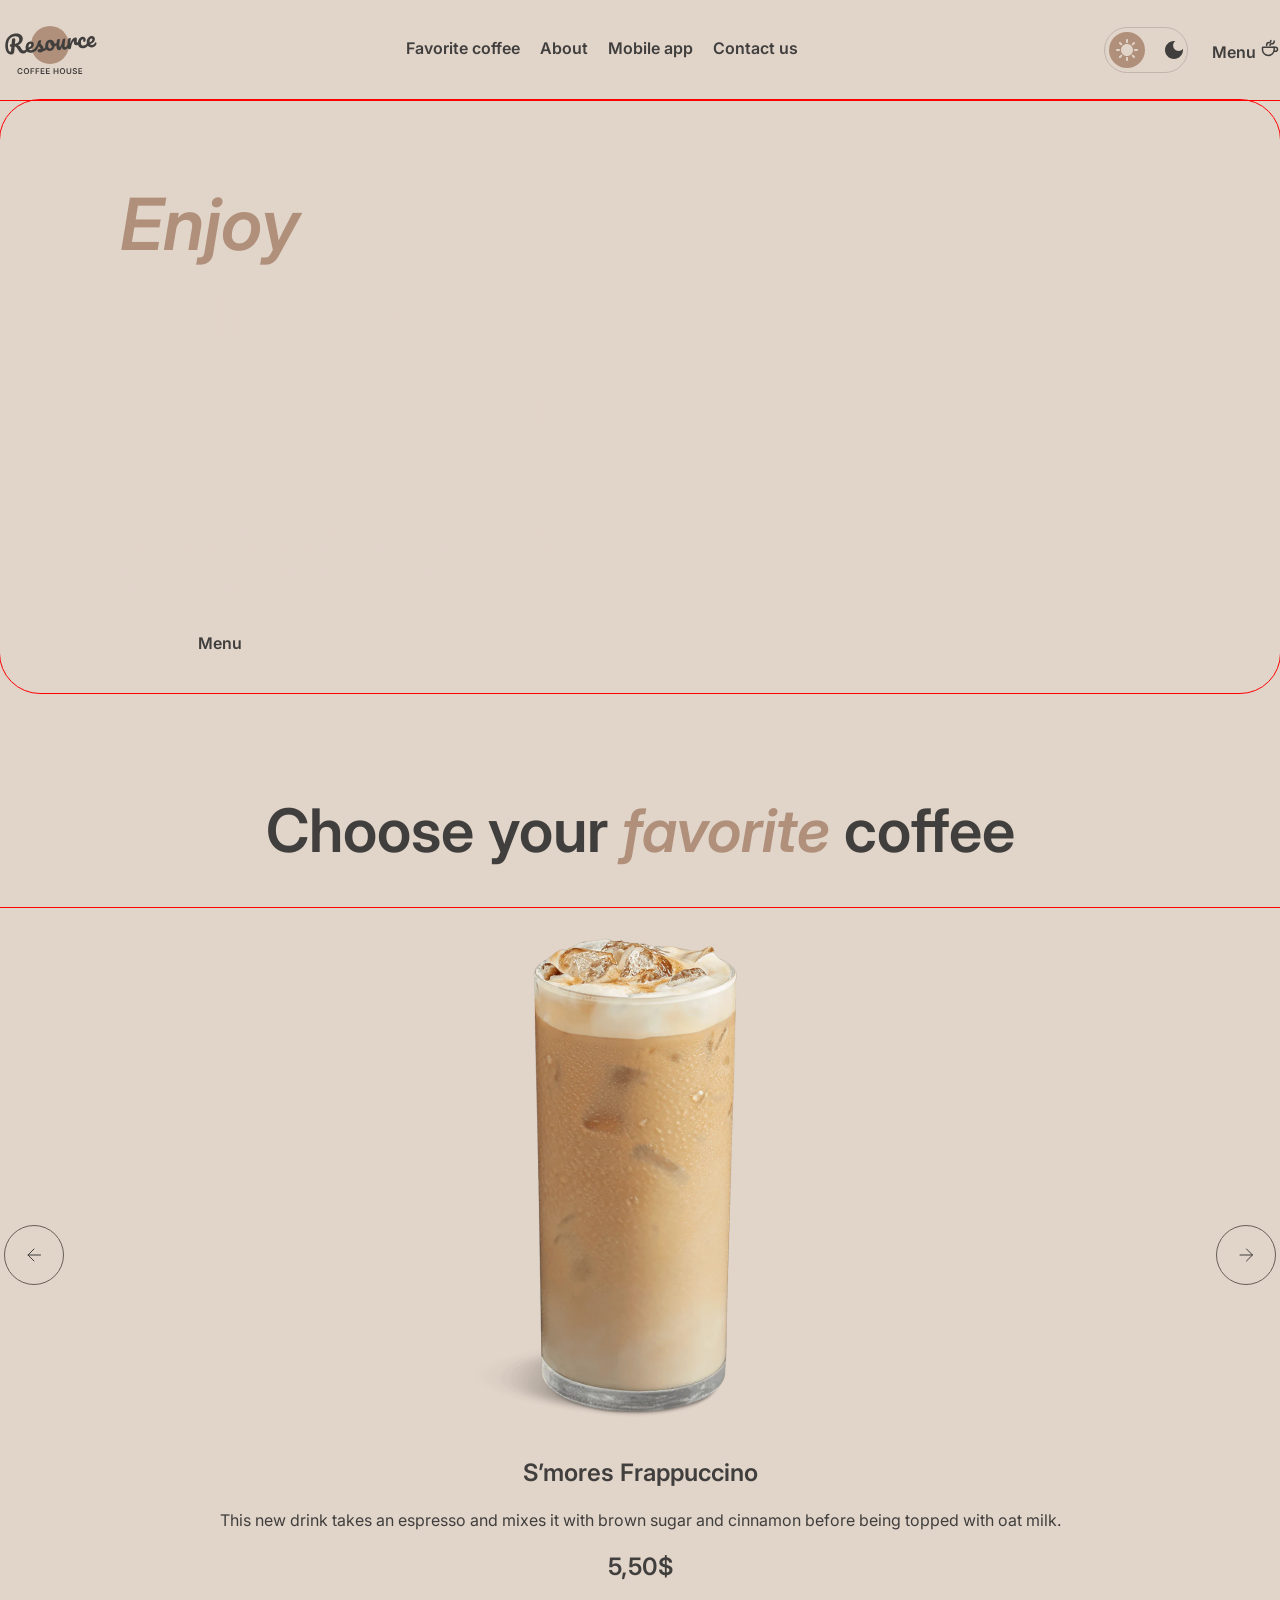
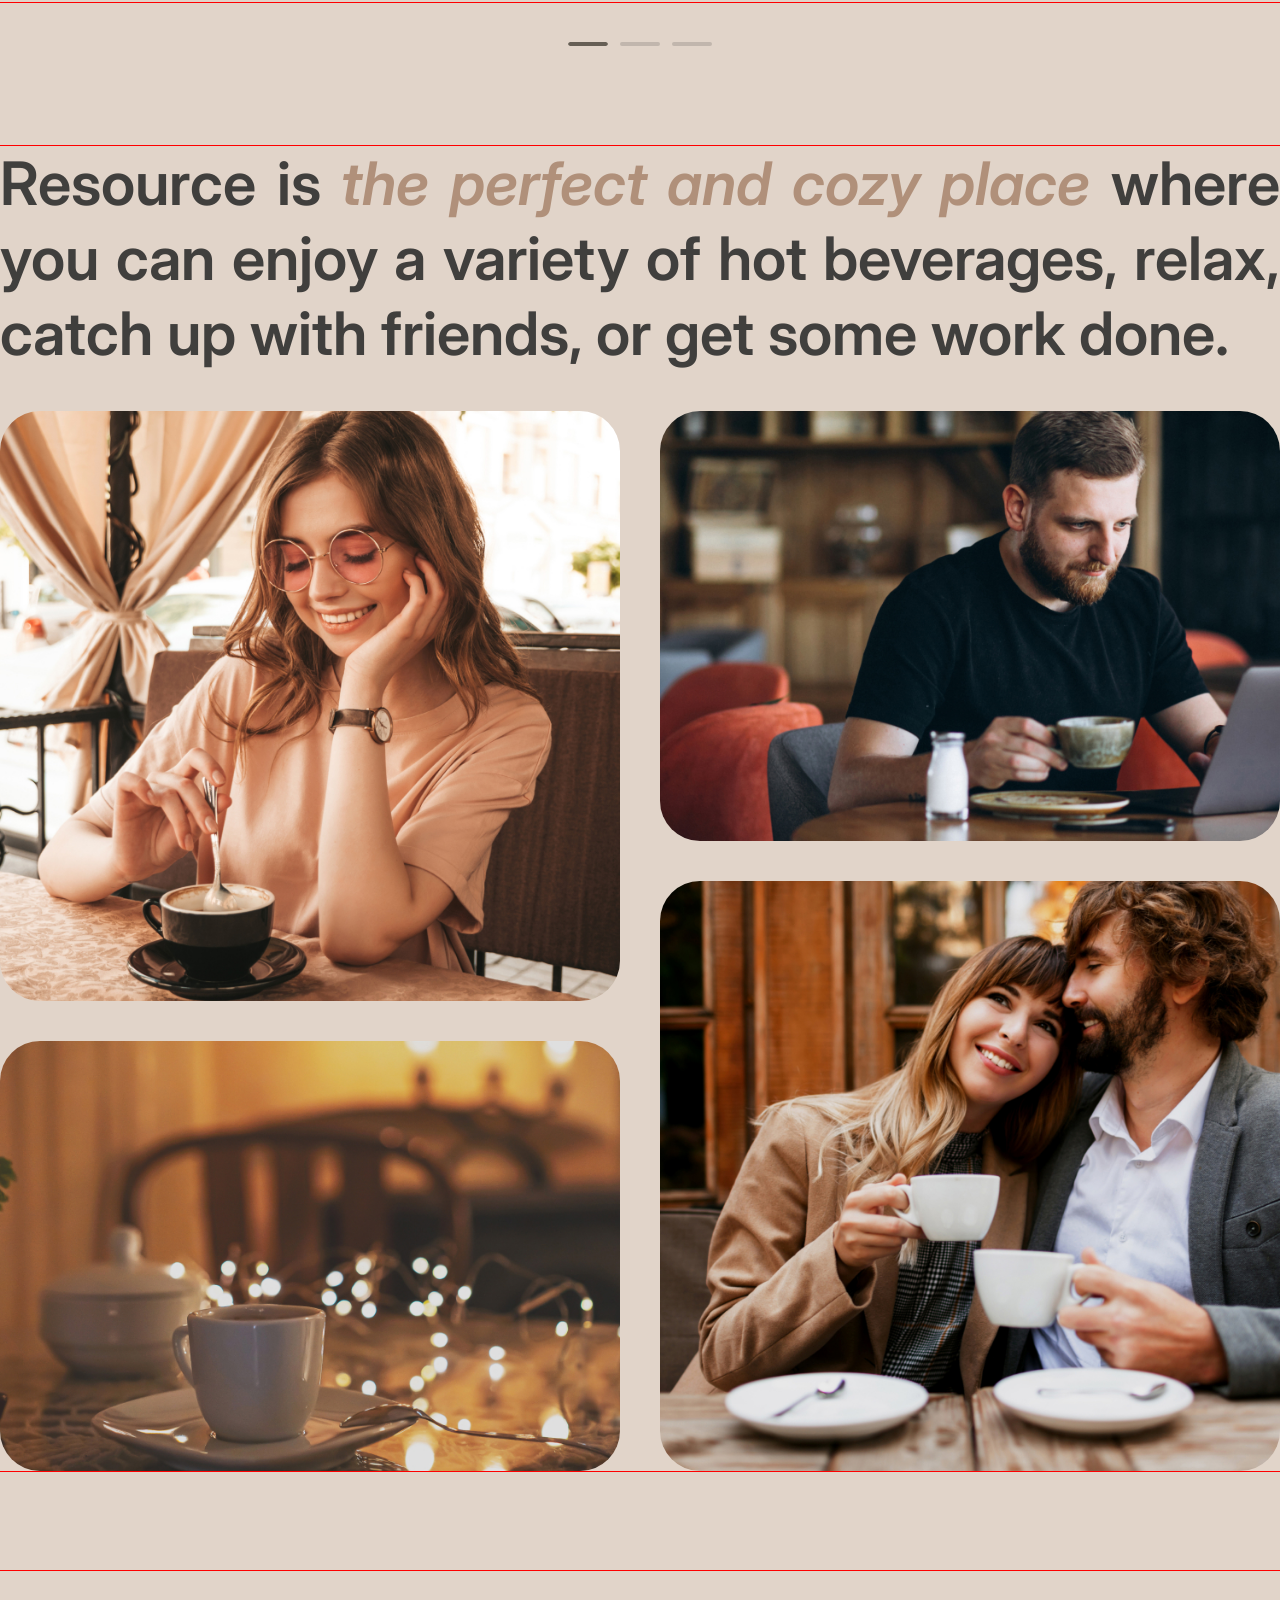
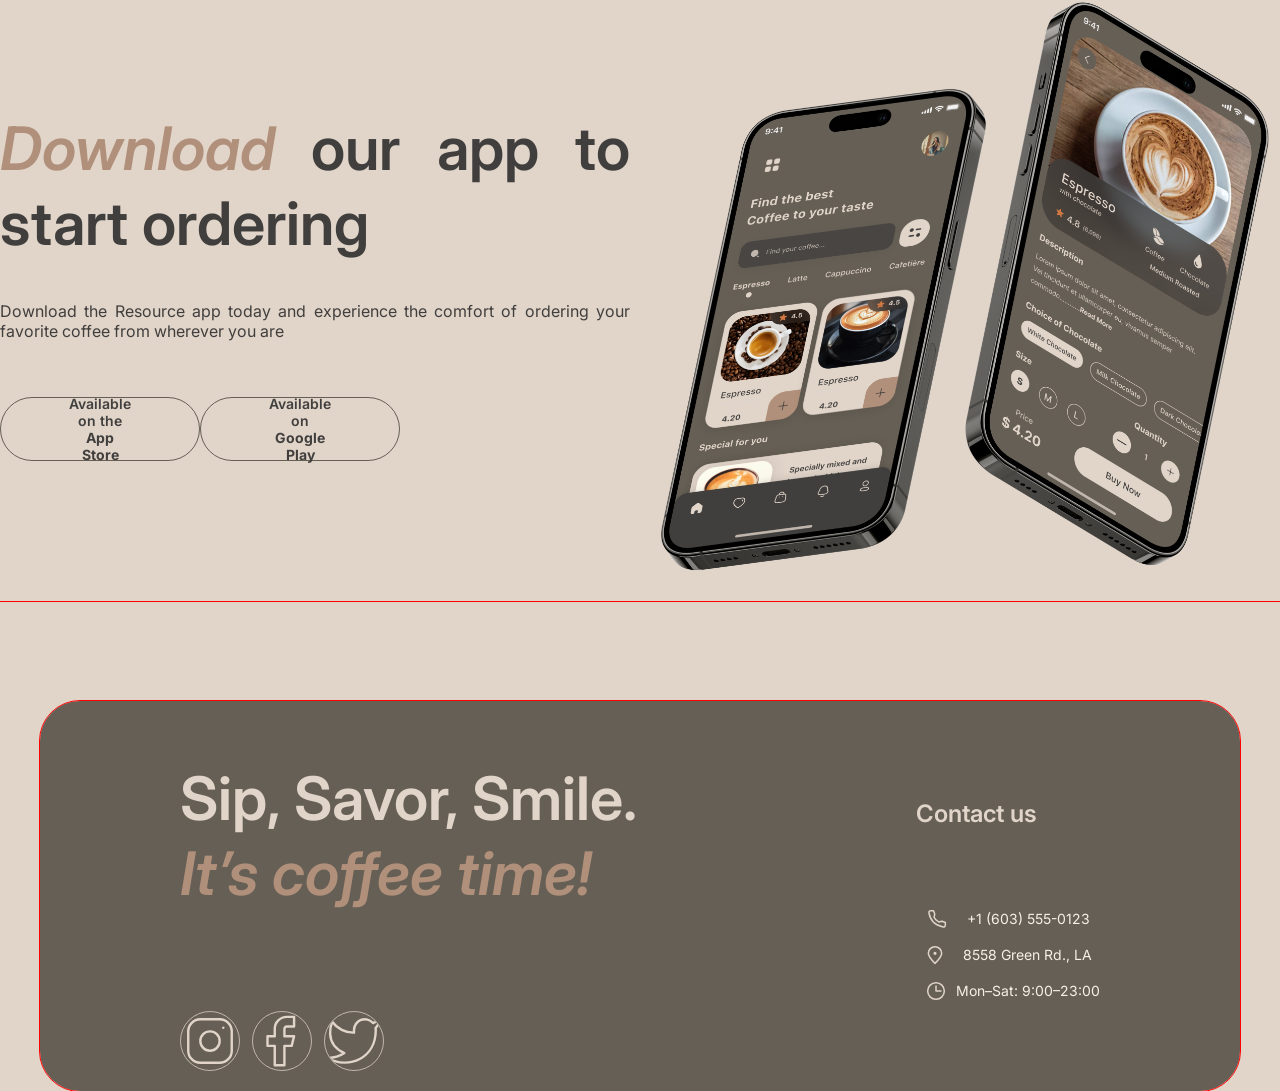
==== commit b2f45bde: "feat:change header structure and and burger menu" ====
--- a/coffe house/index.html
+++ b/coffe house/index.html
@@ -22,7 +22,7 @@
             <a href="#" class="logo">
                 <img src="logo.svg" alt="Coffee House Logo">
             </a>
-            <nav class="main-nav">
+            <nav class="main-nav" id="mainNav">
                 <ul class="menu-list">
                     <li class="menu-name">
                         <a class="menu-link" href="index.html#favorite-coffee">
@@ -42,6 +42,29 @@
                     <li class="menu-name">
                         <a class="menu-link" href="index.html#contact-us">
                             Contact us
+                        </a>
+                    </li>
+                    <li class="menu-name menu-name-mobile">
+                        <a class="menu-link menu-and-cup" href="menu.html">Menu
+                            <svg width="20" height="20" viewBox="0 0 20 20" fill="none"
+                                xmlns="http://www.w3.org/2000/svg">
+                                <path
+                                    d="M14.167 9.76667V11.6667C14.167 14.8883 11.5553 17.5 8.33366 17.5C5.112 17.5 2.50033 14.8883 2.50033 11.6667V9.76667C2.50033 9.4353 2.76896 9.16667 3.10033 9.16667H13.567C13.8984 9.16667 14.167 9.4353 14.167 9.76667Z"
+                                    stroke="#403F3D" stroke-width="1.5" stroke-linecap="round"
+                                    stroke-linejoin="round" />
+                                <path
+                                    d="M10.0003 7.50008C10.0003 6.66675 10.5956 5.83341 11.786 5.83341C13.101 5.83341 14.167 4.76743 14.167 3.45246V2.91675"
+                                    stroke="#403F3D" stroke-width="1.5" stroke-linecap="round"
+                                    stroke-linejoin="round" />
+                                <path
+                                    d="M6.66634 7.5V7.08333C6.66634 5.70262 7.78563 4.58333 9.16634 4.58333C10.0868 4.58333 10.833 3.83714 10.833 2.91667V2.5"
+                                    stroke="#403F3D" stroke-width="1.5" stroke-linecap="round"
+                                    stroke-linejoin="round" />
+                                <path
+                                    d="M13.333 9.16675H15.4163C16.5669 9.16675 17.4997 10.0995 17.4997 11.2501C17.4997 12.4007 16.5669 13.3334 15.4163 13.3334H14.1663"
+                                    stroke="#403F3D" stroke-width="1.5" stroke-linecap="round"
+                                    stroke-linejoin="round" />
+                            </svg>
                         </a>
                     </li>
                 </ul>
@@ -52,7 +75,7 @@
                     <img src="Moon.svg" alt="dark-version">
                 </button>
                 <div class="menu-item">
-                    <a class="menu-link" href="menu.html">Menu
+                    <a class="menu-link menu-and-cup-end" href="menu.html">Menu
                         <svg width="20" height="20" viewBox="0 0 20 20" fill="none" xmlns="http://www.w3.org/2000/svg">
                             <path
                                 d="M14.167 9.76667V11.6667C14.167 14.8883 11.5553 17.5 8.33366 17.5C5.112 17.5 2.50033 14.8883 2.50033 11.6667V9.76667C2.50033 9.4353 2.76896 9.16667 3.10033 9.16667H13.567C13.8984 9.16667 14.167 9.4353 14.167 9.76667Z"
@@ -115,7 +138,6 @@
                             <path d="M18.5 12H6M12 18L6 12L12 6" stroke="#403F3D" stroke-linecap="round"
                                 stroke-linejoin="round" />
                         </svg>
-
                     </button>
                     <div class="slide-track">
                         <div class="slide">
@@ -145,7 +167,6 @@
                             <path d="M6 12H18.5M12.5 18L18.5 12L12.5 6" stroke="#403F3D" stroke-linecap="round"
                                 stroke-linejoin="round" />
                         </svg>
-
                     </button>
                 </div>
                 <div class="slider-controls">
@@ -162,8 +183,8 @@
         </section>
         <section id="about">
             <div class="container about-container">
-                <h2>Resource is <span>the perfect and cozy place</span> where you can enjoy a variety of hot beverages,
-                    relax, catch up with friends, or get some work done.</h2>
+                <h4>Resource is <span>the perfect and cozy place</span> where you can enjoy a variety of hot beverages,
+                    relax, catch up with friends, or get some work done.</h4>
                 <div class="columns">
                     <div class="left-column">
                         <img src="about-1.jpg" alt="girl">
@@ -180,7 +201,7 @@
             <div class="container mobile-container">
                 <div class="mobile-content">
                     <div class="mobile-text">
-                        <h2><span>Download</span> our app to start ordering</h2>
+                        <h4><span>Download</span> our app to start ordering</h4>
                         <p>Download the Resource app today and experience the comfort of ordering your favorite coffee
                             from wherever you are</p>
                     </div>
@@ -188,20 +209,19 @@
                         <a href="https://www.apple.com/app-store/" class="app-button" aria-label="App store"
                             target="_blank" rel="noopener noreferrer">
                             <span class="tab-icon">
-                                <svg width="27" height="32" viewBox="0 0 27 32" fill="none"
+                                <svg width="36" height="36" viewBox="0 0 36 36" fill="none"
                                     xmlns="http://www.w3.org/2000/svg">
                                     <path
-                                        d="M22.0578 16.8306C22.021 12.8323 25.4156 10.8871 25.5708 10.7966C23.6483 8.06361 20.6684 7.69021 19.6213 7.66043C17.1185 7.40364 14.6909 9.12057 13.4159 9.12057C12.1156 9.12057 10.1523 7.68524 8.03638 7.72742C5.31352 7.76836 2.76624 9.30541 1.36919 11.6922C-1.51399 16.5589 0.636305 23.7107 3.39861 27.6446C4.7804 29.5711 6.39503 31.7223 8.50843 31.6466C10.576 31.5635 11.3483 30.3614 13.8435 30.3614C16.3157 30.3614 17.0409 31.6466 19.1963 31.5982C21.4153 31.5635 22.8124 29.6629 24.1458 27.719C25.7426 25.5108 26.3839 23.3361 26.4093 23.2245C26.3572 23.2071 22.0998 21.6229 22.0578 16.8306Z"
-                                        fill="#403F3D" />
-                                    <path
-                                        d="M17.9863 5.07263C19.0983 3.71671 19.8592 1.872 19.648 0C18.0384 0.0694711 16.0256 1.08549 14.8664 2.41164C13.8409 3.58025 12.9248 5.49566 13.1615 7.29695C14.9695 7.42845 16.8259 6.40747 17.9863 5.07263Z"
+                                        d="M26.7063 18.6307C26.6694 14.6324 30.0641 12.6872 30.2193 12.5966C28.2967 9.86366 25.3169 9.49026 24.2697 9.46048C21.767 9.20369 19.3393 10.9206 18.0644 10.9206C16.764 10.9206 14.8008 9.48529 12.6848 9.52747C9.96196 9.56841 7.41468 11.1055 6.01762 13.4923C3.13444 18.359 5.28474 25.5108 8.04705 29.4446C9.42884 31.3712 11.0435 33.5223 13.1569 33.4466C15.2245 33.3635 15.9968 32.1614 18.4919 32.1614C20.9641 32.1614 21.6893 33.4466 23.8447 33.3983C26.0637 33.3635 27.4608 31.463 28.7942 29.519C30.3911 27.3108 31.0323 25.1362 31.0578 25.0245C31.0056 25.0071 26.7483 23.4229 26.7063 18.6307Z"
+                                        fill="#403F3D" />
+                                    <path
+                                        d="M22.6347 6.87268C23.7468 5.51675 24.5076 3.67205 24.2964 1.80005C22.6869 1.86952 20.674 2.88554 19.5149 4.21169C18.4893 5.38029 17.5732 7.29571 17.8099 9.097C19.6179 9.2285 21.4743 8.20752 22.6347 6.87268Z"
                                         fill="#403F3D" />
                                 </svg>
-
+                                <span class="app-name">Available on the<br>
+                                    <strong>App Store</strong>
+                                </span>
                             </span>
-                            <p class="app-name">Available on the<br>
-                                <strong>App Store</strong>
-                            </p>
                         </a>
                         <a href="https://play.google.com/store/games?device=windows" class="app-button"
                             aria-label="Google play" target="_blank" rel="noopener noreferrer">
@@ -209,23 +229,22 @@
                                 <svg width="31" height="33" viewBox="0 0 31 33" fill="none"
                                     xmlns="http://www.w3.org/2000/svg">
                                     <path
-                                        d="M0.572202 1.40292C0.209755 1.77285 0 2.34879 0 3.09466V29.6994C0 30.4452 0.209755 31.0212 0.572202 31.3911L0.661658 31.4723L15.9523 16.5699V16.2181L0.661658 1.31571L0.572202 1.40292Z"
-                                        fill="#403F3D" />
-                                    <path
-                                        d="M22.894 21.5399L17.8027 16.57V16.2181L22.9001 11.2481L23.0143 11.3128L29.0509 14.6617C30.7737 15.6121 30.7737 17.176 29.0509 18.1324L23.0143 21.4753L22.894 21.5399V21.5399Z"
-                                        fill="#403F3D" />
-                                    <path
-                                        d="M22.0897 22.4007L16.8781 17.3195L1.49805 32.3166C2.07025 32.903 3.00336 32.9737 4.06448 32.3872L22.0897 22.4007"
-                                        fill="#403F3D" />
-                                    <path
-                                        d="M22.0897 10.3875L4.06448 0.400992C3.00336 -0.179462 2.07025 -0.108787 1.49805 0.477683L16.8781 15.4688L22.0897 10.3875Z"
+                                        d="M0.572202 1.40304C0.209755 1.77297 0 2.34891 0 3.09478V29.6995C0 30.4453 0.209755 31.0213 0.572202 31.3912L0.661658 31.4724L15.9523 16.5701V16.2182L0.661658 1.31582L0.572202 1.40304Z"
+                                        fill="#403F3D" />
+                                    <path
+                                        d="M22.894 21.54L17.8027 16.57V16.2181L22.9001 11.2482L23.0143 11.3128L29.0509 14.6617C30.7737 15.6121 30.7737 17.176 29.0509 18.1324L23.0143 21.4753L22.894 21.54Z"
+                                        fill="#403F3D" />
+                                    <path
+                                        d="M22.0897 22.4008L16.8781 17.3195L1.49805 32.3166C2.07025 32.9031 3.00336 32.9738 4.06448 32.3873L22.0897 22.4008Z"
+                                        fill="#403F3D" />
+                                    <path
+                                        d="M22.0897 10.3875L4.06448 0.400985C3.00336 -0.17947 2.07025 -0.108795 1.49805 0.477675L16.8781 15.4688L22.0897 10.3875Z"
                                         fill="#403F3D" />
                                 </svg>
-
+                                <span class="app-name">Available on<br>
+                                    <strong>Google Play</strong>
+                                </span>
                             </span>
-                            <p class="app-name">Available on<br>
-                                <strong>Google Play</strong>
-                            </p>
                         </a>
                     </div>
                 </div>
@@ -235,7 +254,6 @@
             </div>
         </section>
     </main>
-
     <footer id="contact-us">
         <div class="container footer-container">
             <div class="footer-left">
--- a/coffe house/shared.css
+++ b/coffe house/shared.css
@@ -83,17 +83,21 @@
 align-items: center;
 gap: 24px;
 }
-.right-menu-block{
+.menu-item{
 display: flex;
 flex-direction: row;
 justify-content: center;
 align-self: center;
 }
-.menu-link {
-display: flex;
-align-items: center;
-gap: 8px;
-text-decoration: none;
+.menu-and-cup{
+display: flex;
+flex-direction: row;
+justify-content: center;
+align-items: center;
+gap: 5px;
+}
+.menu-name-mobile{
+display: none;
 }
 .burger-button{
 display: none;
--- a/coffe house/style.css
+++ b/coffe house/style.css
@@ -167,6 +167,7 @@
 font-size: 16px;
 font-weight: 400;
 line-height: 150%;
+text-align: center;
 margin: 0;
 }
 .slider-controls {
@@ -201,11 +202,24 @@
 border-radius: 100px;
 transition: width 0.5s ease-in-out;
 }
+.controls-item.is-active .controls-progress {
+width: 100%;
+}
 .about-container{
-text-align: center;
-}
-.controls-item.is-active .controls-progress {
-width: 100%;
+margin-bottom: 100px;
+}
+h4{
+font-size: 60px;
+font-weight: 600;
+line-height: 125%;
+color: #403F3D;
+text-align: justify;
+margin: 0;
+margin-bottom: 40px;
+}
+h4 span {
+font-style: italic;
+color: #B0907A;
 }
 .columns {
 display: grid;
@@ -226,9 +240,9 @@
 .right-column img:last-child  { height: 590px; }
 
 .columns:hover img {
-    transform: scale(0.9);
-}
-
+transform: scale(0.9);
+transition: transform 0.9s ease;
+}
 .left-column,
 .right-column {
 display: flex;
@@ -240,14 +254,12 @@
 flex-direction: row;
 justify-content: space-between;
 align-items: center;
-padding: 0 40px;
-width: 100%;
-height: auto;
-gap: 40px;
-margin-top: 100px;
+width: 100%;
 margin-bottom: 100px;
 }
 .mobile-content{
+max-width: 630px;
+width: 100%;
 display: flex;
 flex-direction: column;
 padding: 0px;
@@ -256,10 +268,10 @@
 font-style: normal;
 text-align: justify;
 }
-.app-tab img{
-width: 36px;
-height: 36px;
-object-fit: contain;
+.app-tab {
+display: flex;
+align-items: center;
+flex-wrap: wrap;
 }
 .tab-icon {
 display: flex;
@@ -267,15 +279,6 @@
 justify-content: center;
 width: 32px;
 height: 32px;
-}
-.app-tab {
-display: flex;
-justify-content: flex-start;
-align-items: center;
-gap: 20px;
-width: 100%;
-margin-top: 40px;
-margin-bottom: 40px;
 }
 .app-button {
 display: inline-flex;
@@ -297,10 +300,210 @@
 font-size: 14px;
 font-weight: 600;
 }
-.app-name:hover {
-color: #B0907A;
-}
 
+@media (max-width:380px) {
+.container {
+max-width: 380px;
+width: 100%;
+}
+.button-left,
+.button-right{
+display: none;
+}
+h3,
+.price {
+font-size: 24px;
+font-weight: 600;
+line-height: 125%;
+margin: 0;
+}
+.text-comment{
+font-size: 16px;
+font-weight: 400;
+line-height: 150%;
+text-align: center;
+margin: 0;
+}
+.burger-button {
+display: flex;
+align-items: center;
+justify-content: center;
+flex-direction: column;
+gap: 4px;
+width: 44px;
+height: 44px;
+padding: 0;
+background: transparent;
+border: 1px solid #B1907F;
+border-radius: 50%;
+cursor: pointer;
+z-index: 1001;
+}
+.burger-line {
+display: block;
+width: 16px;
+height: 2px;
+background-color: #403F3D;
+transition: transform 0.3s ease;
+}
+.burger-button {
+display: flex;
+align-items: center;
+justify-content: center;
+flex-direction: column;
+gap: 4px;
+width: 44px;
+height: 44px;
+padding: 0;
+background: transparent;
+border: 1px solid #B1907F;
+border-radius: 50%;
+cursor: pointer;
+z-index: 1001;
+}
+.burger-line {
+display: block;
+width: 16px;
+height: 2px;
+background-color: #403F3D;
+transition: transform 0.3s ease;
+}
+.burger-button.active .burger-line:nth-child(1) {
+  transform: translateY(3px) rotate(45deg);
+}
+.burger-button.active .burger-line:nth-child(2) {
+  transform: translateY(-3px) rotate(-45deg);
+}
+.main-nav.active {
+display: flex;
+transform: translateX(0);
+}
+.main-nav a {
+padding: 10px;
+font-size: 20px;
+}
+.menu-name-mobile{
+display: flex;
+margin-bottom: 50px;
+}
+.main-nav {
+position: fixed;
+top: 0;
+left: 0;
+right: 0;
+bottom: 0;
+background: #E1D4C9;
+z-index: 1000;
+display: flex;
+flex-direction: column;
+align-items: center;
+justify-content: center;
+gap: 40px;
+transform: translateX(-100%);
+opacity: 0;
+pointer-events: none;
+transition: transform 0.3s ease, opacity 0.3s ease;
+}
+  .main-nav.active {
+  transform: translateX(0);
+  opacity: 1;
+  pointer-events: auto;
+}
+  .menu-list {
+    flex-direction: column;
+    align-items: center;
+    gap: 40px;
+  }
+    .main-nav a {
+    padding: 10px;
+    font-size: 20px;
+  }
+  .menu-and-cup-end{
+  display: none;
+  }
+}
+
+@media (max-width:768px) {
+.container {
+max-width: 768px;
+width: 100%;
+}
+.burger-button {
+display: flex;
+align-items: center;
+justify-content: center;
+flex-direction: column;
+gap: 4px;
+width: 44px;
+height: 44px;
+padding: 0;
+background: transparent;
+border: 1px solid #B1907F;
+border-radius: 50%;
+cursor: pointer;
+z-index: 1001;
+}
+.burger-line {
+display: block;
+width: 16px;
+height: 2px;
+background-color: #403F3D;
+transition: transform 0.3s ease;
+}
+.burger-button.active .burger-line:nth-child(1) {
+  transform: translateY(3px) rotate(45deg);
+}
+.burger-button.active .burger-line:nth-child(2) {
+  transform: translateY(-3px) rotate(-45deg);
+}
+.main-nav.active {
+display: flex;
+transform: translateX(0);
+}
+.main-nav a {
+padding: 10px;
+font-size: 20px;
+}
+.menu-name-mobile{
+display: flex;
+margin-bottom: 50px;
+}
+.main-nav {
+position: fixed;
+top: 0;
+left: 0;
+right: 0;
+bottom: 0;
+background: #E1D4C9;
+z-index: 1000;
+display: flex;
+flex-direction: column;
+align-items: center;
+justify-content: center;
+gap: 40px;
+transform: translateX(-100%);
+opacity: 0;
+pointer-events: none;
+transition: transform 0.3s ease, opacity 0.3s ease;
+}
+  .main-nav.active {
+  transform: translateX(0);
+  opacity: 1;
+  pointer-events: auto;
+}
+  .menu-list {
+    flex-direction: column;
+    align-items: center;
+    gap: 40px;
+  }
+    .main-nav a {
+    padding: 10px;
+    font-size: 20px;
+  }
+  .menu-and-cup-end{
+  display: none;
+  }
+}
 /* @media (max-width: 480px) {
     .hero .container {
         display: flex;
